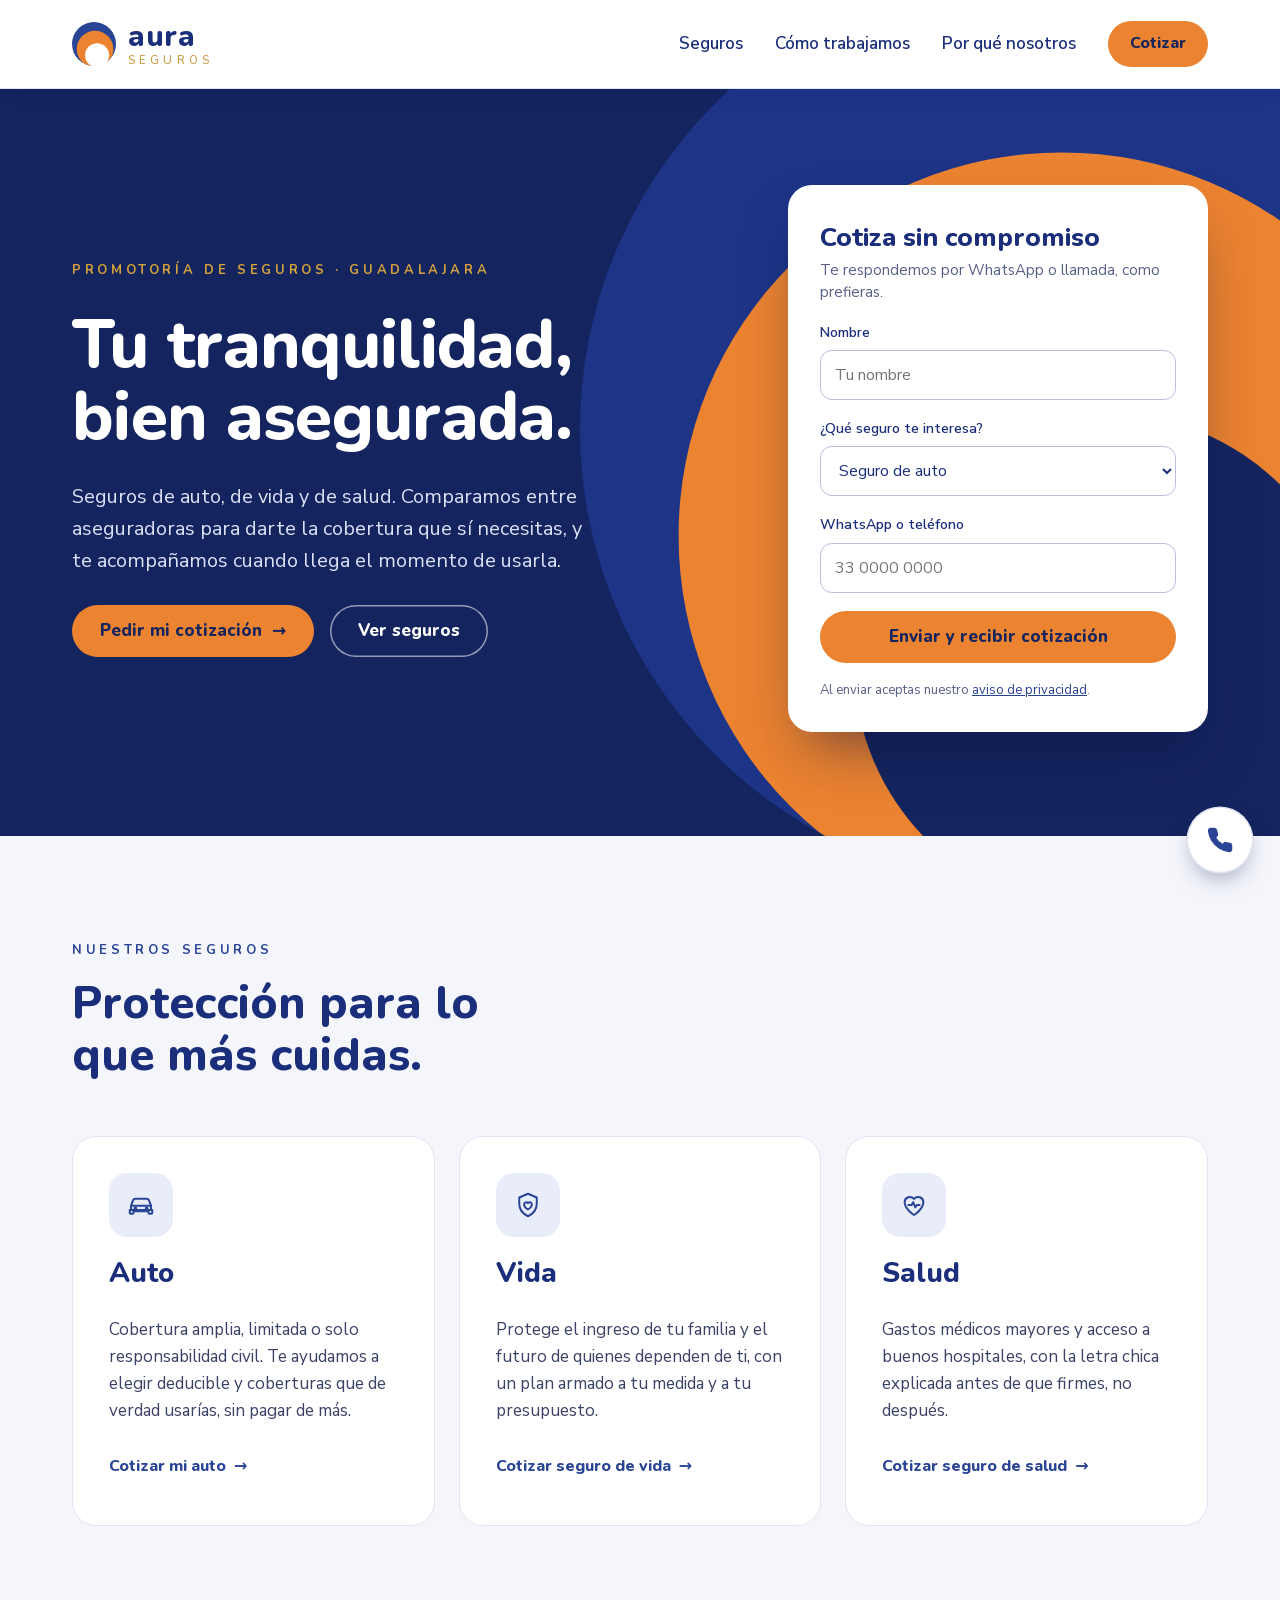
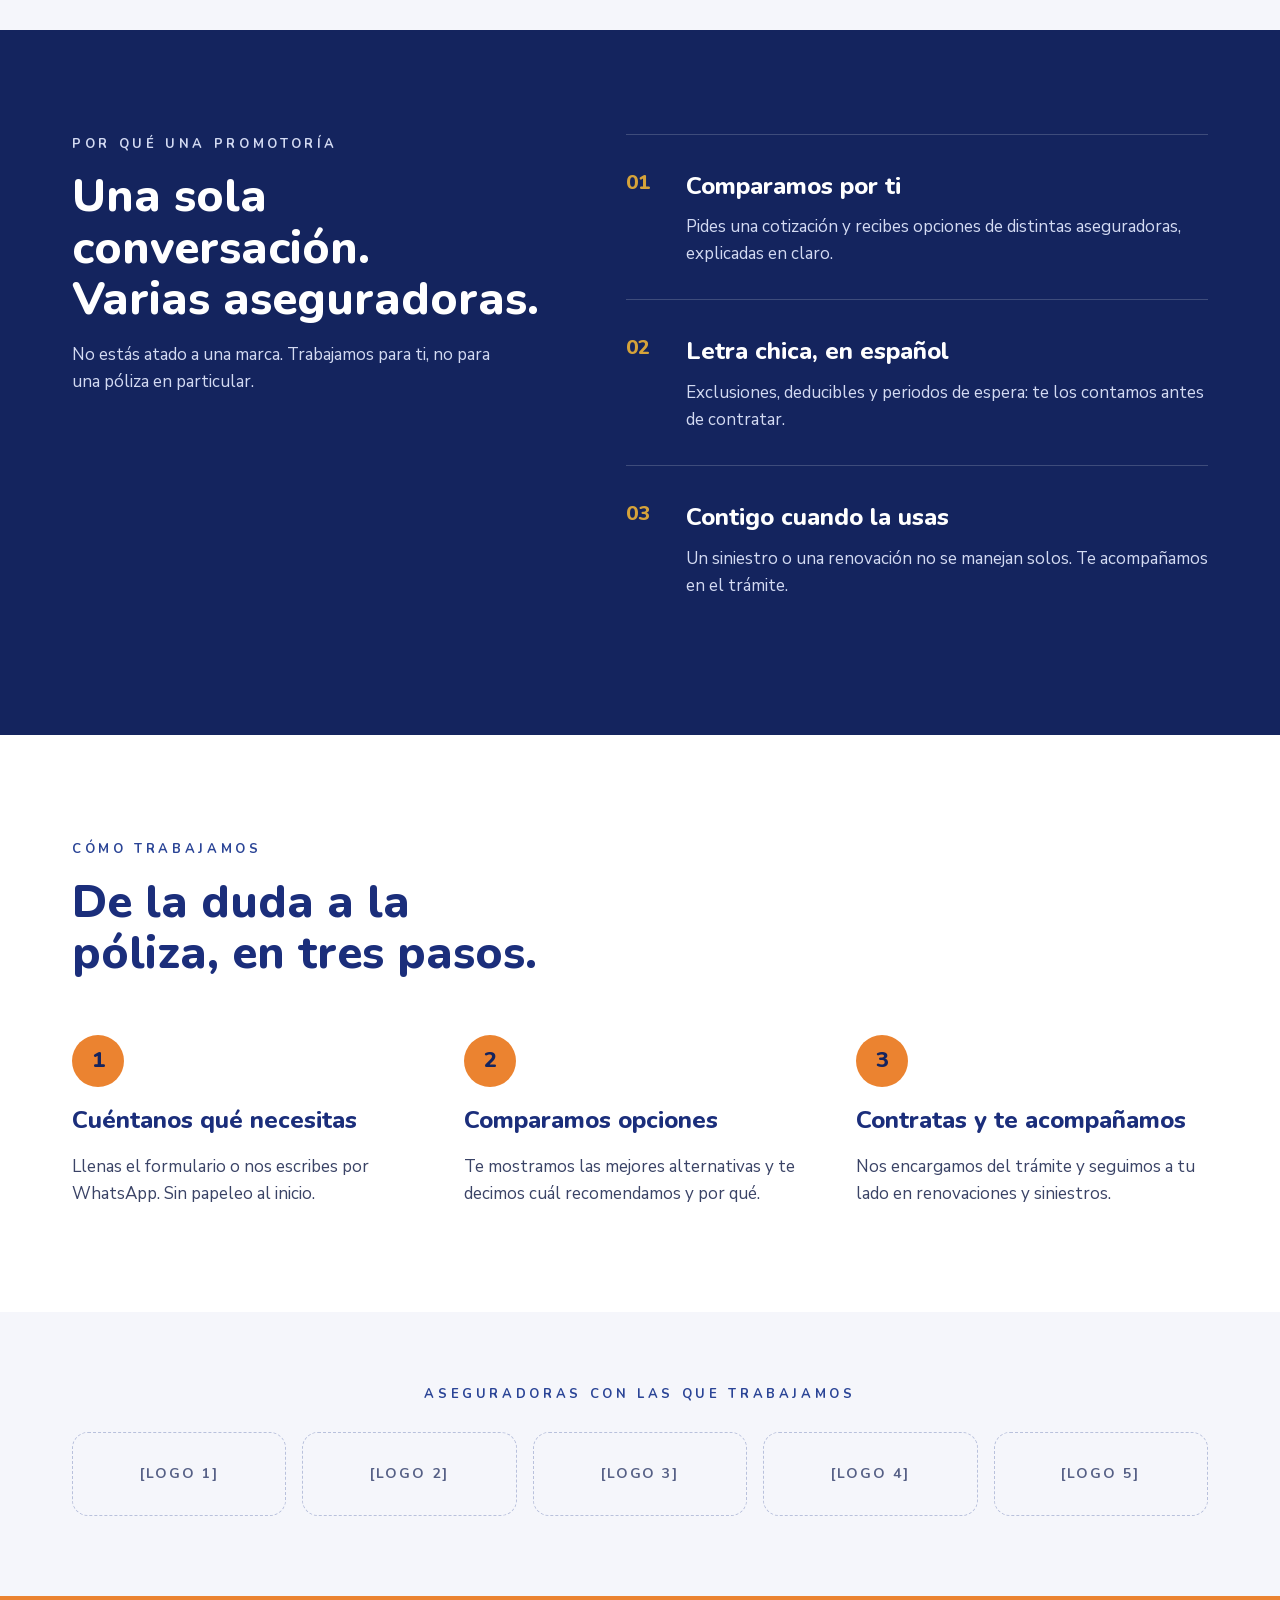
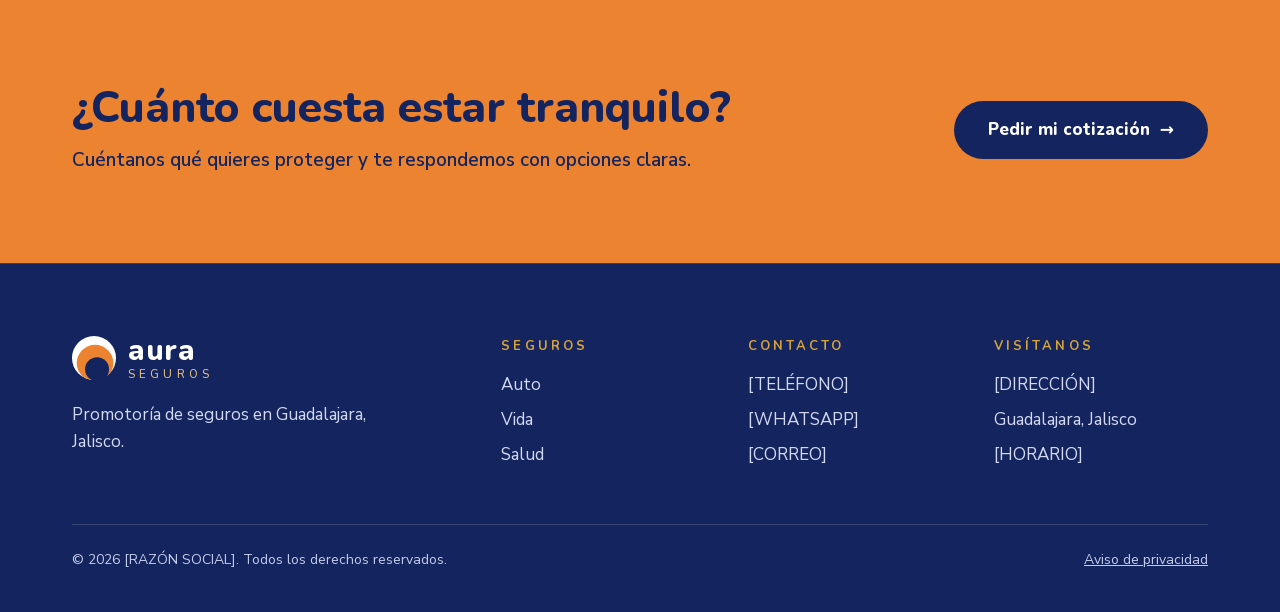
==== index.html @ bbe9e279 "revert: bring back the soft background on the insurer logos section Reverts c3717a2. The white backg" ====
<!doctype html>
<html lang="es">
<head>
<meta charset="utf-8">
<meta name="viewport" content="width=device-width, initial-scale=1">
<title>aura seguros · Promotoría de seguros en Guadalajara</title>
<meta name="description" content="Seguros de auto, de vida y de salud en Guadalajara. Comparamos entre aseguradoras para darte la cobertura que sí necesitas y te acompañamos cuando la usas.">
<!-- PRE-LAUNCH: remove this noindex when the placeholders are replaced (see README). -->
<meta name="robots" content="noindex">
<meta name="theme-color" content="#14245e">
<link rel="canonical" href="https://gpoaura.com/">
<meta property="og:type" content="website">
<meta property="og:locale" content="es_MX">
<meta property="og:site_name" content="aura seguros">
<meta property="og:title" content="aura seguros · Promotoría de seguros en Guadalajara">
<meta property="og:description" content="Seguros de auto, de vida y de salud. Comparamos entre aseguradoras y te acompañamos cuando la usas.">
<meta property="og:url" content="https://gpoaura.com/">
<link rel="icon" href="favicon.svg" type="image/svg+xml">
<link rel="icon" href="favicon.ico" sizes="48x48">
<link rel="apple-touch-icon" href="apple-touch-icon.png">
<link rel="stylesheet" href="css/fonts.css">
<link rel="stylesheet" href="css/style.css">
<script src="js/main.js" defer></script>
</head>
<body>
<svg width="0" height="0" style="position:absolute" aria-hidden="true" focusable="false">
  <defs>
    <mask id="aura-cut" maskUnits="userSpaceOnUse" x="-10" y="-10" width="356" height="366">
      <rect x="-10" y="-10" width="356" height="366" fill="#fff"/>
      <circle cx="191.5" cy="253.5" r="91.5" fill="#000"/>
    </mask>
    <clipPath id="aura-disc"><circle cx="168" cy="168" r="168"/></clipPath>
    <symbol id="aura-mark" viewBox="0 0 336 336">
      <g mask="url(#aura-cut)">
        <circle cx="168" cy="168" r="168" fill="var(--mark-outer, #2a4496)"/>
        <g clip-path="url(#aura-disc)"><circle cx="176" cy="207" r="140" fill="#eb8330"/></g>
      </g>
    </symbol>
  </defs>
</svg>

<a class="skip" href="#contenido">Saltar al contenido</a>

<header class="site-header">
  <div class="wrap">
    <a class="brand" href="#inicio" aria-label="aura seguros, inicio">
      <svg class="brand__mark" aria-hidden="true"><use href="#aura-mark"/></svg>
      <span class="brand__name"><span class="brand__aura">aura</span><span class="brand__seguros">SEGUROS</span></span>
    </a>
    <nav class="nav" aria-label="Principal">
      <button class="nav__toggle" type="button" aria-label="Abrir menú" aria-expanded="false" aria-controls="nav-list">
        <svg aria-hidden="true" viewBox="0 0 24 24" width="26" height="26" fill="none" stroke="currentColor" stroke-width="2" stroke-linecap="round"><path d="M4 7h16M4 12h16M4 17h16"/></svg>
      </button>
      <ul class="nav__list" id="nav-list">
        <li><a href="#seguros">Seguros</a></li>
        <li><a href="#como">Cómo trabajamos</a></li>
        <li><a href="#nosotros">Por qué nosotros</a></li>
        <li><a class="btn btn--primary btn--sm" href="#contacto">Cotizar</a></li>
      </ul>
    </nav>
  </div>
</header>

<main id="contenido">
<section class="hero" id="inicio">
  <svg class="hero__bg" aria-hidden="true" style="--mark-outer:#1d3487"><use href="#aura-mark"/></svg>
  <div class="wrap">
    <div class="hero__copy">
      <p class="eyebrow">Promotoría de seguros · Guadalajara</p>
      <h1>Tu tranquilidad, bien asegurada.</h1>
      <p class="hero__lead">Seguros de auto, de vida y de salud. Comparamos entre aseguradoras para darte la cobertura que sí necesitas, y te acompañamos cuando llega el momento de usarla.</p>
      <div class="hero__actions">
        <a class="btn btn--primary" href="#contacto">Pedir mi cotización <span aria-hidden="true">→</span></a>
        <a class="btn btn--ghost" href="#seguros">Ver seguros</a>
      </div>
    </div>

    <form class="form" id="contacto" action="contacto.php" method="post" novalidate>
      <div>
        <h2>Cotiza sin compromiso</h2>
        <p class="form__sub">Te respondemos por WhatsApp o llamada, como prefieras.</p>
      </div>
      <p class="form__msg form__msg--ok" id="enviado" role="status">Listo, recibimos tu solicitud. Te contactamos muy pronto.</p>
      <p class="form__msg form__msg--err" id="error" role="alert">No pudimos enviar tu solicitud. Revisa tus datos o escríbenos por WhatsApp.</p>
      <div class="field">
        <label for="f-nombre">Nombre</label>
        <input id="f-nombre" name="nombre" type="text" placeholder="Tu nombre" autocomplete="name" required minlength="2" maxlength="80">
      </div>
      <div class="field">
        <label for="f-seguro">¿Qué seguro te interesa?</label>
        <select id="f-seguro" name="seguro">
          <option value="auto">Seguro de auto</option>
          <option value="vida">Seguro de vida</option>
          <option value="salud">Seguro de salud</option>
          <option value="no-se">No lo sé aún</option>
        </select>
      </div>
      <div class="field">
        <label for="f-tel">WhatsApp o teléfono</label>
        <input id="f-tel" name="telefono" type="tel" placeholder="33 0000 0000" autocomplete="tel" inputmode="tel" required maxlength="20">
      </div>
      <div class="hp" aria-hidden="true">
        <label for="f-sitio">No llenar este campo</label>
        <input id="f-sitio" name="sitio" type="text" tabindex="-1" autocomplete="off">
      </div>
      <input type="hidden" name="t" value="">
      <button class="btn btn--primary btn--block" type="submit">Enviar y recibir cotización</button>
      <p class="form__note">Al enviar aceptas nuestro <a href="aviso-de-privacidad.html">aviso de privacidad</a>.</p>
    </form>
  </div>
</section>

<section class="section section--soft" id="seguros">
  <div class="wrap">
    <div class="section__head">
      <p class="eyebrow eyebrow--blue">Nuestros seguros</p>
      <h2>Protección para lo que más cuidas.</h2>
    </div>
    <div class="cards">
      <article class="card">
        <div class="card__top">
          <div class="card__icon"><svg aria-hidden="true" viewBox="0 0 24 24" width="30" height="30" fill="none" stroke="currentColor" stroke-width="1.6" stroke-linecap="round" stroke-linejoin="round"><path d="M4 16v-3.5l1.6-4.2A2 2 0 0 1 7.5 7h9a2 2 0 0 1 1.9 1.3L20 12.5V16"/><path d="M3 16h18v2.4a.6.6 0 0 1-.6.6H18.6a.6.6 0 0 1-.6-.6V17H6v1.4a.6.6 0 0 1-.6.6H3.6a.6.6 0 0 1-.6-.6z"/><path d="M4 12.5h16"/><circle cx="7.5" cy="14.6" r=".7"/><circle cx="16.5" cy="14.6" r=".7"/></svg></div>
          <h3>Auto</h3>
        </div>
        <p>Cobertura amplia, limitada o solo responsabilidad civil. Te ayudamos a elegir deducible y coberturas que de verdad usarías, sin pagar de más.</p>
        <a class="card__link" href="https://wa.me/WA_NUMBER?text=Hola%2C%20me%20gustar%C3%ADa%20cotizar%20un%20seguro%20de%20auto." target="_blank" rel="noopener">Cotizar mi auto <span aria-hidden="true">→</span><span class="sr-only"> (abre WhatsApp)</span></a>
      </article>
      <article class="card">
        <div class="card__top">
          <div class="card__icon"><svg aria-hidden="true" viewBox="0 0 24 24" width="30" height="30" fill="none" stroke="currentColor" stroke-width="1.6" stroke-linecap="round" stroke-linejoin="round"><path d="M12 3l7 3v5.2c0 4.4-3 7.8-7 9.8-4-2-7-5.4-7-9.8V6l7-3z"/><path d="M12 15.6s-3.1-1.9-3.1-4.1a1.75 1.75 0 0 1 3.1-1.1 1.75 1.75 0 0 1 3.1 1.1c0 2.2-3.1 4.1-3.1 4.1z"/></svg></div>
          <h3>Vida</h3>
        </div>
        <p>Protege el ingreso de tu familia y el futuro de quienes dependen de ti, con un plan armado a tu medida y a tu presupuesto.</p>
        <a class="card__link" href="https://wa.me/WA_NUMBER?text=Hola%2C%20me%20gustar%C3%ADa%20cotizar%20un%20seguro%20de%20vida." target="_blank" rel="noopener">Cotizar seguro de vida <span aria-hidden="true">→</span><span class="sr-only"> (abre WhatsApp)</span></a>
      </article>
      <article class="card">
        <div class="card__top">
          <div class="card__icon"><svg aria-hidden="true" viewBox="0 0 24 24" width="30" height="30" fill="none" stroke="currentColor" stroke-width="1.6" stroke-linecap="round" stroke-linejoin="round"><path d="M12 20s-7.5-4.6-7.5-10.4A4.2 4.2 0 0 1 12 7.2a4.2 4.2 0 0 1 7.5 2.4C19.5 15.4 12 20 12 20z"/><path d="M7.5 12h2.6l1.2-2.2 1.8 4 1.2-1.8h2.2"/></svg></div>
          <h3>Salud</h3>
        </div>
        <p>Gastos médicos mayores y acceso a buenos hospitales, con la letra chica explicada antes de que firmes, no después.</p>
        <a class="card__link" href="https://wa.me/WA_NUMBER?text=Hola%2C%20me%20gustar%C3%ADa%20cotizar%20un%20seguro%20de%20salud." target="_blank" rel="noopener">Cotizar seguro de salud <span aria-hidden="true">→</span><span class="sr-only"> (abre WhatsApp)</span></a>
      </article>
    </div>
  </div>
</section>

<section class="section section--navy" id="nosotros">
  <div class="wrap why">
    <div class="why__intro">
      <p class="eyebrow">Por qué una promotoría</p>
      <h2>Una sola conversación. Varias aseguradoras.</h2>
      <p>No estás atado a una marca. Trabajamos para ti, no para una póliza en particular.</p>
    </div>
    <ol class="why__list">
      <li class="why__item"><span class="why__num">01</span><div><h3>Comparamos por ti</h3><p>Pides una cotización y recibes opciones de distintas aseguradoras, explicadas en claro.</p></div></li>
      <li class="why__item"><span class="why__num">02</span><div><h3>Letra chica, en español</h3><p>Exclusiones, deducibles y periodos de espera: te los contamos antes de contratar.</p></div></li>
      <li class="why__item"><span class="why__num">03</span><div><h3>Contigo cuando la usas</h3><p>Un siniestro o una renovación no se manejan solos. Te acompañamos en el trámite.</p></div></li>
    </ol>
  </div>
</section>

<section class="section" id="como">
  <div class="wrap">
    <div class="section__head">
      <p class="eyebrow eyebrow--blue">Cómo trabajamos</p>
      <h2>De la duda a la póliza, en tres pasos.</h2>
    </div>
    <ol class="steps">
      <li class="step"><span class="step__num" aria-hidden="true">1</span><h3>Cuéntanos qué necesitas</h3><p>Llenas el formulario o nos escribes por WhatsApp. Sin papeleo al inicio.</p></li>
      <li class="step"><span class="step__num" aria-hidden="true">2</span><h3>Comparamos opciones</h3><p>Te mostramos las mejores alternativas y te decimos cuál recomendamos y por qué.</p></li>
      <li class="step"><span class="step__num" aria-hidden="true">3</span><h3>Contratas y te acompañamos</h3><p>Nos encargamos del trámite y seguimos a tu lado en renovaciones y siniestros.</p></li>
    </ol>
  </div>
</section>

<!-- PRE-LAUNCH: placeholder logos so Ramon can review the look. Replace with approved insurer logos or delete the section. -->
<section class="section section--soft insurers" aria-labelledby="aseguradoras">
  <div class="wrap">
    <h2 class="eyebrow eyebrow--blue" id="aseguradoras">Aseguradoras con las que trabajamos</h2>
    <div class="logos">
      <div class="logo-slot">[LOGO 1]</div>
      <div class="logo-slot">[LOGO 2]</div>
      <div class="logo-slot">[LOGO 3]</div>
      <div class="logo-slot">[LOGO 4]</div>
      <div class="logo-slot">[LOGO 5]</div>
    </div>
  </div>
</section>

<section class="cta">
  <div class="wrap">
    <div class="cta__copy">
      <h2>¿Cuánto cuesta estar tranquilo?</h2>
      <p>Cuéntanos qué quieres proteger y te respondemos con opciones claras.</p>
    </div>
    <a class="btn btn--navy" href="#contacto">Pedir mi cotización <span aria-hidden="true">→</span></a>
  </div>
</section>
</main>

<footer class="site-footer">
  <div class="wrap">
    <div class="footer__top">
      <div class="footer__brand">
        <a class="brand" href="#inicio" aria-label="aura seguros, inicio">
          <svg class="brand__mark" aria-hidden="true" style="--mark-outer:#fff"><use href="#aura-mark"/></svg>
          <span class="brand__name"><span class="brand__aura">aura</span><span class="brand__seguros">SEGUROS</span></span>
        </a>
        <p>Promotoría de seguros en Guadalajara, Jalisco.</p>
      </div>
      <div class="footer__cols">
        <div class="footer__col"><h2>Seguros</h2><span>Auto</span><span>Vida</span><span>Salud</span></div>
        <div class="footer__col"><h2>Contacto</h2><span>[TELÉFONO]</span><span>[WHATSAPP]</span><span>[CORREO]</span></div>
        <div class="footer__col"><h2>Visítanos</h2><span>[DIRECCIÓN]</span><span>Guadalajara, Jalisco</span><span>[HORARIO]</span></div>
      </div>
    </div>
    <div class="footer__legal">
      <span>© 2026 [RAZÓN SOCIAL]. Todos los derechos reservados.</span>
      <a href="aviso-de-privacidad.html">Aviso de privacidad</a>
    </div>
  </div>
</footer>

<!-- PRE-LAUNCH: WA_NUMBER in the wa.me links is a placeholder (country code + number, digits only, for example 523312345678). -->
<a class="wa-float" href="https://wa.me/WA_NUMBER?text=Hola%2C%20me%20gustar%C3%ADa%20recibir%20una%20cotizaci%C3%B3n%20de%20seguros." target="_blank" rel="noopener" aria-label="Escríbenos por WhatsApp (se abre en otra pestaña)">
  <svg aria-hidden="true" viewBox="0 0 24 24" width="28" height="28" fill="currentColor" stroke="currentColor" stroke-width="1" stroke-linejoin="round"><path d="M22 16.92v3a2 2 0 0 1-2.18 2 19.79 19.79 0 0 1-8.63-3.07 19.5 19.5 0 0 1-6-6 19.79 19.79 0 0 1-3.07-8.67A2 2 0 0 1 4.11 2h3a2 2 0 0 1 2 1.72 12.84 12.84 0 0 0 .7 2.81 2 2 0 0 1-.45 2.11L8.09 9.91a16 16 0 0 0 6 6l1.27-1.27a2 2 0 0 1 2.11-.45 12.84 12.84 0 0 0 2.81.7A2 2 0 0 1 22 16.92z"/></svg>
</a>
</body>
</html>
---- css/fonts.css ----
/* Self-hosted Nunito and Nunito Sans (SIL OFL), variable weight, latin + latin-ext.
   Do not add Google Fonts <link>s or preconnect hints to the pages. */
@font-face {
  font-family: "Nunito";
  font-style: normal;
  font-weight: 500 800;
  font-display: swap;
  src: url("../fonts/nunito-latin-ext.woff2") format("woff2");
  unicode-range: U+0100-02BA, U+02BD-02C5, U+02C7-02CC, U+02CE-02D7, U+02DD-02FF, U+0304, U+0308, U+0329, U+1D00-1DBF, U+1E00-1E9F, U+1EF2-1EFF, U+2020, U+20A0-20AB, U+20AD-20C4, U+2113, U+2C60-2C7F, U+A720-A7FF;
}
@font-face {
  font-family: "Nunito";
  font-style: normal;
  font-weight: 500 800;
  font-display: swap;
  src: url("../fonts/nunito-latin.woff2") format("woff2");
  unicode-range: U+0000-00FF, U+0131, U+0152-0153, U+02BB-02BC, U+02C6, U+02DA, U+02DC, U+0304, U+0308, U+0329, U+2000-206F, U+20AC, U+2122, U+2191, U+2193, U+2212, U+2215, U+FEFF, U+FFFD;
}
@font-face {
  font-family: "Nunito Sans";
  font-style: normal;
  font-weight: 400 600;
  font-display: swap;
  src: url("../fonts/nunito-sans-latin-ext.woff2") format("woff2");
  unicode-range: U+0100-02BA, U+02BD-02C5, U+02C7-02CC, U+02CE-02D7, U+02DD-02FF, U+0304, U+0308, U+0329, U+1D00-1DBF, U+1E00-1E9F, U+1EF2-1EFF, U+2020, U+20A0-20AB, U+20AD-20C4, U+2113, U+2C60-2C7F, U+A720-A7FF;
}
@font-face {
  font-family: "Nunito Sans";
  font-style: normal;
  font-weight: 400 600;
  font-display: swap;
  src: url("../fonts/nunito-sans-latin.woff2") format("woff2");
  unicode-range: U+0000-00FF, U+0131, U+0152-0153, U+02BB-02BC, U+02C6, U+02DA, U+02DC, U+0304, U+0308, U+0329, U+2000-206F, U+20AC, U+2122, U+2191, U+2193, U+2212, U+2215, U+FEFF, U+FFFD;
}
---- css/style.css ----
/* aura SEGUROS landing. Tokens first; everything else uses them. */
:root {
  --navy-900: #14245e;
  --navy-700: #1b2e7b;
  --blue: #2a4496;
  --orange: #eb8330;
  --gold: #d6a33a;
  --gold-logo: #c99a3f;
  --gold-soft: #e3be7c;
  --bg-soft: #f5f6fb;
  --tint: #e9edfa;
  --line: #e1e5f1;
  --field: #b9c1dc;
  --text: #3a4366;
  --muted: #566086;
  --on-navy: #d3daf2;
  --on-navy-hero: #dce2f5;
  --on-navy-dim: #c3ccea;
  --ok: #1d6b3a;
  --err: #a3281f;
  --font-head: "Nunito", system-ui, sans-serif;
  --font-body: "Nunito Sans", system-ui, sans-serif;
  --wrap: 1200px;
  --gutter: 20px;
}

*, *::before, *::after { box-sizing: border-box; }
html { -webkit-text-size-adjust: 100%; scroll-padding-top: 96px; }
@media (prefers-reduced-motion: no-preference) { html { scroll-behavior: smooth; } }
body {
  margin: 0;
  background: #fff;
  color: var(--text);
  font-family: var(--font-body);
  font-size: 17px;
  line-height: 1.6;
  -webkit-font-smoothing: antialiased;
}
img, svg { max-width: 100%; }
h1, h2, h3, p { margin: 0; }
h1, h2, h3 { font-family: var(--font-head); font-weight: 800; text-wrap: balance; }
a { color: var(--blue); }
a:focus-visible, button:focus-visible, input:focus-visible, select:focus-visible {
  outline: 3px solid var(--orange);
  outline-offset: 3px;
}

.wrap { max-width: var(--wrap); margin: 0 auto; padding-inline: var(--gutter); }
.sr-only { position: absolute; width: 1px; height: 1px; margin: -1px; padding: 0; overflow: hidden; clip: rect(0, 0, 0, 0); white-space: nowrap; border: 0; }
.skip {
  position: absolute; left: 12px; top: -60px; z-index: 10;
  background: var(--navy-900); color: #fff; padding: 12px 18px; border-radius: 8px;
}
.skip:focus { top: 12px; }

/* Buttons */
.btn {
  display: inline-flex; align-items: center; justify-content: center; gap: 10px;
  min-height: 52px; padding: 0 28px; border: 0; border-radius: 999px;
  font-family: var(--font-head); font-weight: 800; font-size: 17px; line-height: 1.2;
  text-decoration: none; cursor: pointer;
}
.btn--primary { background: var(--orange); color: var(--navy-900); }
.btn--ghost { background: transparent; color: #fff; box-shadow: inset 0 0 0 1.5px rgba(255, 255, 255, .55); }
.btn--navy { background: var(--navy-900); color: #fff; min-height: 58px; padding: 0 34px; }
.btn--block { width: 100%; }
.btn--sm { min-height: 46px; padding: 0 22px; font-size: 16px; }
.btn[disabled] { opacity: .7; cursor: progress; }
.btn, .card, .card__link, .nav__list a:not(.btn), .footer__legal a, .form__note a, .why__item, .step__num {
  transition: transform .18s ease, box-shadow .18s ease, background-color .18s ease, color .18s ease, border-color .18s ease;
}

/* Header */
/* Sticky header: it stays at the top while scrolling; scroll-padding-top on html keeps anchors clear of it. */
.site-header {
  position: sticky; top: 0; z-index: 20;
  background: #fff; border-bottom: 1px solid var(--line);
  box-shadow: 0 8px 24px -16px rgba(20, 36, 94, .35);
}
.site-header .wrap { display: flex; align-items: center; justify-content: space-between; gap: 24px; min-height: 72px; padding-block: 12px; }
.brand { display: flex; align-items: center; gap: 12px; text-decoration: none; }
.brand__mark { display: block; flex: none; width: 44px; height: 44px; }
.brand__name { display: flex; flex-direction: column; line-height: 1; }
.brand__aura { font-family: var(--font-head); font-weight: 800; font-size: 30px; letter-spacing: .02em; color: var(--navy-700); }
.brand__seguros { font-family: var(--font-head); font-weight: 500; font-size: 11.5px; letter-spacing: .36em; color: var(--gold-logo); margin-top: 3px; }
.nav__toggle { display: inline-flex; align-items: center; justify-content: center; width: 44px; height: 44px; border: 0; background: transparent; color: var(--navy-700); cursor: pointer; }
.nav__list { display: none; list-style: none; margin: 0; padding: 0; }
.nav.is-open .nav__list {
  display: flex; flex-direction: column; gap: 4px; align-items: stretch;
  position: absolute; left: 0; right: 0; top: 100%; z-index: 5;
  background: #fff; border-bottom: 1px solid var(--line); padding: 12px var(--gutter) 20px;
}
.nav__list a:not(.btn) {
  display: flex; align-items: center; min-height: 44px;
  font-weight: 600; color: var(--navy-700); text-decoration: none;
}

/* Hero */
.hero { position: relative; overflow: hidden; background: var(--navy-900); }
.hero__bg { position: absolute; right: -170px; top: -90px; width: 440px; height: 440px; pointer-events: none; }
.hero .wrap { position: relative; display: flex; flex-direction: column; gap: 40px; padding-block: 56px; }
.hero__copy { display: flex; flex-direction: column; gap: 22px; }
.eyebrow { font-family: var(--font-head); font-weight: 700; font-size: 12px; letter-spacing: .28em; text-transform: uppercase; color: var(--gold); }
.eyebrow--blue { color: var(--blue); }
.hero h1 { font-size: 42px; line-height: 1.06; letter-spacing: -.01em; color: #fff; }
.hero__lead { font-size: 17px; color: var(--on-navy-hero); max-width: 520px; }
.hero__actions { display: flex; flex-direction: column; gap: 12px; }

/* Form */
.form {
  background: #fff; border-radius: 20px; padding: 24px;
  display: flex; flex-direction: column; gap: 16px;
  box-shadow: 0 30px 60px -20px rgba(8, 16, 60, .55);
}
.form h2 { font-size: 26px; color: var(--navy-700); }
.form__sub { font-size: 15px; color: var(--muted); line-height: 1.5; }
.field { display: flex; flex-direction: column; gap: 6px; }
.field label { font-weight: 600; font-size: 14px; color: var(--navy-700); }
.field input, .field select {
  width: 100%; height: 50px; padding: 0 14px;
  border: 1.5px solid var(--field); border-radius: 12px; background: #fff;
  font: inherit; font-size: 16px; color: var(--navy-700);
}
.form__note { font-size: 13px; color: var(--muted); line-height: 1.5; }
/* Shown by the redirect fragment (#enviado / #error) without JS, or by main.js via .is-visible. */
.form__msg { display: none; margin: 0; padding: 12px 14px; border-radius: 12px; font-weight: 600; font-size: 15px; line-height: 1.4; }
.form__msg:target, .form__msg.is-visible { display: block; }
.form__msg--ok { background: #e6f4ea; color: var(--ok); }
.form__msg--err { background: #fdecea; color: var(--err); }
.hp { position: absolute; left: -9999px; width: 1px; height: 1px; overflow: hidden; }

/* Sections */
.section { padding-block: 56px; }
.section--soft { background: var(--bg-soft); }
.section--navy { background: var(--navy-900); }
.section__head { display: flex; flex-direction: column; gap: 12px; max-width: 680px; margin-bottom: 28px; }
.section__head h2 { font-size: 32px; line-height: 1.12; color: var(--navy-700); }

.cards { display: grid; grid-template-columns: repeat(auto-fit, minmax(min(300px, 100%), 1fr)); gap: 24px; }
.card { background: #fff; border: 1px solid var(--line); border-radius: 20px; padding: 24px; display: flex; flex-direction: column; gap: 14px; }
.card__top { display: flex; align-items: center; gap: 14px; }
.card__icon { display: flex; align-items: center; justify-content: center; flex: none; width: 52px; height: 52px; border-radius: 14px; background: var(--tint); color: var(--blue); }
.card h3 { font-size: 24px; color: var(--navy-700); }
.card p { flex: 1; }
.card__link { display: inline-flex; align-items: center; gap: 8px; min-height: 44px; font-family: var(--font-head); font-weight: 800; font-size: 16px; color: var(--blue); text-decoration: none; }

.why { display: flex; flex-wrap: wrap; gap: 32px 72px; }
.why__intro { flex: 1 1 380px; display: flex; flex-direction: column; gap: 16px; align-self: flex-start; }
.why__intro h2 { font-size: 32px; line-height: 1.12; color: #fff; }
.why__intro p { color: var(--on-navy); max-width: 440px; }
.why__list { flex: 1 1 480px; margin: 0; padding: 0; list-style: none; }
.why__item { display: flex; gap: 16px; padding: 22px 0; border-top: 1px solid rgba(255, 255, 255, .18); }
.why__num { min-width: 28px; font-family: var(--font-head); font-weight: 800; font-size: 18px; color: var(--gold); }
.why__item h3 { font-size: 20px; color: #fff; margin-bottom: 6px; }
.why__item p { color: var(--on-navy); }

.steps { margin: 0; padding: 0; list-style: none; display: grid; grid-template-columns: repeat(auto-fit, minmax(min(260px, 100%), 1fr)); gap: 40px; }
.step { display: flex; flex-direction: column; gap: 14px; }
.step__num { display: flex; align-items: center; justify-content: center; width: 52px; height: 52px; border-radius: 50%; background: var(--orange); color: var(--navy-900); font-family: var(--font-head); font-weight: 800; font-size: 22px; }
.step h3 { font-size: 24px; color: var(--navy-700); }

.insurers { text-align: center; }
.insurers .wrap { display: flex; flex-direction: column; align-items: center; gap: 28px; }
.logos { display: grid; grid-template-columns: repeat(auto-fit, minmax(min(170px, 100%), 1fr)); gap: 16px; width: 100%; }
.logo-slot { display: flex; align-items: center; justify-content: center; height: 84px; border: 1.5px dashed var(--field); border-radius: 16px; font-family: var(--font-head); font-weight: 700; font-size: 14px; letter-spacing: .14em; color: var(--muted); }

.cta { background: var(--orange); padding-block: 48px; }
.cta .wrap { display: flex; flex-wrap: wrap; align-items: center; justify-content: space-between; gap: 28px 40px; }
.cta__copy { flex: 1 1 360px; display: flex; flex-direction: column; gap: 12px; }
.cta h2 { font-size: 32px; line-height: 1.1; color: var(--navy-900); }
.cta p { font-size: 19px; font-weight: 600; color: var(--navy-900); }

/* Footer */
.site-footer { background: var(--navy-900); border-top: 1px solid rgba(255, 255, 255, .12); color: var(--on-navy); }
.site-footer .wrap { padding-block: 48px 32px; display: flex; flex-direction: column; gap: 40px; }
.footer__top { display: flex; flex-wrap: wrap; gap: 40px 56px; justify-content: space-between; }
.footer__brand { flex: 1 1 280px; display: flex; flex-direction: column; gap: 20px; }
.footer__brand p { max-width: 300px; }
.site-footer .brand__aura { color: #fff; }
.site-footer .brand__seguros { color: var(--gold-soft); }
.footer__cols { flex: 2 1 520px; display: grid; grid-template-columns: repeat(auto-fit, minmax(min(150px, 100%), 1fr)); gap: 32px; }
.footer__col { display: flex; flex-direction: column; gap: 8px; }
.footer__col h2 { font-family: var(--font-head); font-weight: 700; font-size: 13px; letter-spacing: .24em; text-transform: uppercase; color: var(--gold); margin-bottom: 6px; }
.footer__legal { display: flex; flex-wrap: wrap; gap: 16px; justify-content: space-between; border-top: 1px solid rgba(255, 255, 255, .14); padding-top: 24px; font-size: 14px; color: var(--on-navy-dim); }
.footer__legal a { color: var(--on-navy-dim); }

/* Hover effects: only on devices that really hover, and no movement for reduced-motion users. */
@media (hover: hover) {
  .btn--primary:hover { background: #f59340; box-shadow: 0 10px 22px -10px rgba(235, 131, 48, .8); }
  .btn--ghost:hover { background: rgba(255, 255, 255, .12); box-shadow: inset 0 0 0 1.5px #fff; }
  .btn--navy:hover { background: var(--blue); box-shadow: 0 10px 22px -10px rgba(20, 36, 94, .7); }
  .btn:active { transform: translateY(0); box-shadow: none; }

  .nav__list a:not(.btn):hover { color: var(--blue); text-decoration: underline; text-decoration-thickness: 2px; text-underline-offset: 6px; text-decoration-color: var(--orange); }
  .brand:hover .brand__aura { color: var(--blue); }

  .card:hover { border-color: var(--blue); box-shadow: 0 18px 36px -22px rgba(20, 36, 94, .45); }
  .card:hover .card__icon { background: var(--blue); color: #fff; }
  .card__icon { transition: background-color .18s ease, color .18s ease; }
  .card__link span { display: inline-block; transition: transform .18s ease; }
  .card__link:hover { color: var(--orange); }
  .card__link:hover span { transform: translateX(4px); }
  .btn span[aria-hidden] { display: inline-block; transition: transform .18s ease; }
  .btn:hover span[aria-hidden] { transform: translateX(4px); }

  .why__item:hover .why__num { color: #fff; }
  .step:hover .step__num { background: var(--navy-900); color: #fff; }

  .footer__legal a:hover { color: var(--orange); }
  .form__note a:hover { color: var(--orange); }
}
@media (hover: hover) and (prefers-reduced-motion: no-preference) {
  .btn:hover { transform: translateY(-2px); }
  .card:hover { transform: translateY(-4px); }
}
@media (prefers-reduced-motion: reduce) {
  * { transition-duration: .01ms !important; }
}

/* Floating WhatsApp button: white circle, blue handset. */
.wa-float {
  position: fixed; right: 16px; bottom: 16px; z-index: 15;
  display: flex; align-items: center; justify-content: center;
  width: 60px; height: 60px; border-radius: 50%;
  background: #fff; color: var(--blue);
  box-shadow: 0 0 0 1.5px var(--line), 0 10px 24px -8px rgba(20, 36, 94, .55);
  text-decoration: none;
  transition: transform .18s ease, box-shadow .18s ease, color .18s ease;
}
.wa-float svg { display: block; }
@media (hover: hover) {
  .wa-float:hover { color: var(--navy-900); box-shadow: 0 0 0 2px var(--orange), 0 14px 28px -8px rgba(20, 36, 94, .6); }
}
@media (hover: hover) and (prefers-reduced-motion: no-preference) {
  .wa-float:hover { transform: translateY(-3px) scale(1.04); }
}
@media (min-width: 900px) { .wa-float { right: 28px; bottom: 28px; width: 64px; height: 64px; } }
@media print { .wa-float { display: none; } }

/* Legal pages and 404 */
.prose { max-width: 760px; padding-block: 56px; }
.prose h1 { font-size: 36px; line-height: 1.12; color: var(--navy-700); margin-bottom: 24px; }
.prose h2 { font-size: 22px; color: var(--navy-700); margin: 32px 0 8px; }
.prose p, .prose ul { margin: 0 0 14px; }
.prose ul { padding-left: 22px; }

@media (min-width: 900px) {
  :root { --gutter: 32px; }
  html { scroll-padding-top: 112px; }
  .site-header .wrap { min-height: 88px; }
  .nav__toggle { display: none; }
  .nav__list, .nav.is-open .nav__list {
    display: flex; flex-direction: row; align-items: center; gap: 32px;
    position: static; padding: 0; border: 0; background: none;
  }
  .hero__bg { right: -220px; top: -120px; width: 920px; height: 920px; }
  .hero .wrap { flex-direction: row; align-items: center; gap: 56px; padding-block: 96px 104px; min-height: 640px; }
  .hero__copy { flex: 1 1 480px; gap: 28px; }
  .eyebrow { font-size: 13px; }
  .hero h1 { font-size: 68px; }
  .hero__lead { font-size: 20px; }
  .hero__actions { flex-direction: row; align-items: center; gap: 16px; }
  .form { flex: 0 1 420px; padding: 32px; border-radius: 24px; gap: 18px; }
  .section { padding-block: 104px; }
  .section__head { gap: 16px; margin-bottom: 56px; }
  .section__head h2, .why__intro h2 { font-size: 46px; }
  .card { padding: 36px; gap: 20px; border-radius: 24px; }
  .card__top { flex-direction: column; align-items: flex-start; }
  .card__icon { width: 64px; height: 64px; border-radius: 18px; }
  .card h3 { font-size: 28px; }
  .why__item { gap: 24px; padding: 32px 0; }
  .why__num { min-width: 36px; font-size: 20px; }
  .why__item h3 { font-size: 24px; margin-bottom: 8px; }
  .insurers { padding-block: 72px 80px; }
  .cta { padding-block: 88px; }
  .cta h2 { font-size: 44px; }
  .site-footer .wrap { padding-block: 72px 40px; gap: 56px; }
}

@media print { .nav, .hero__bg, .form { display: none; } }
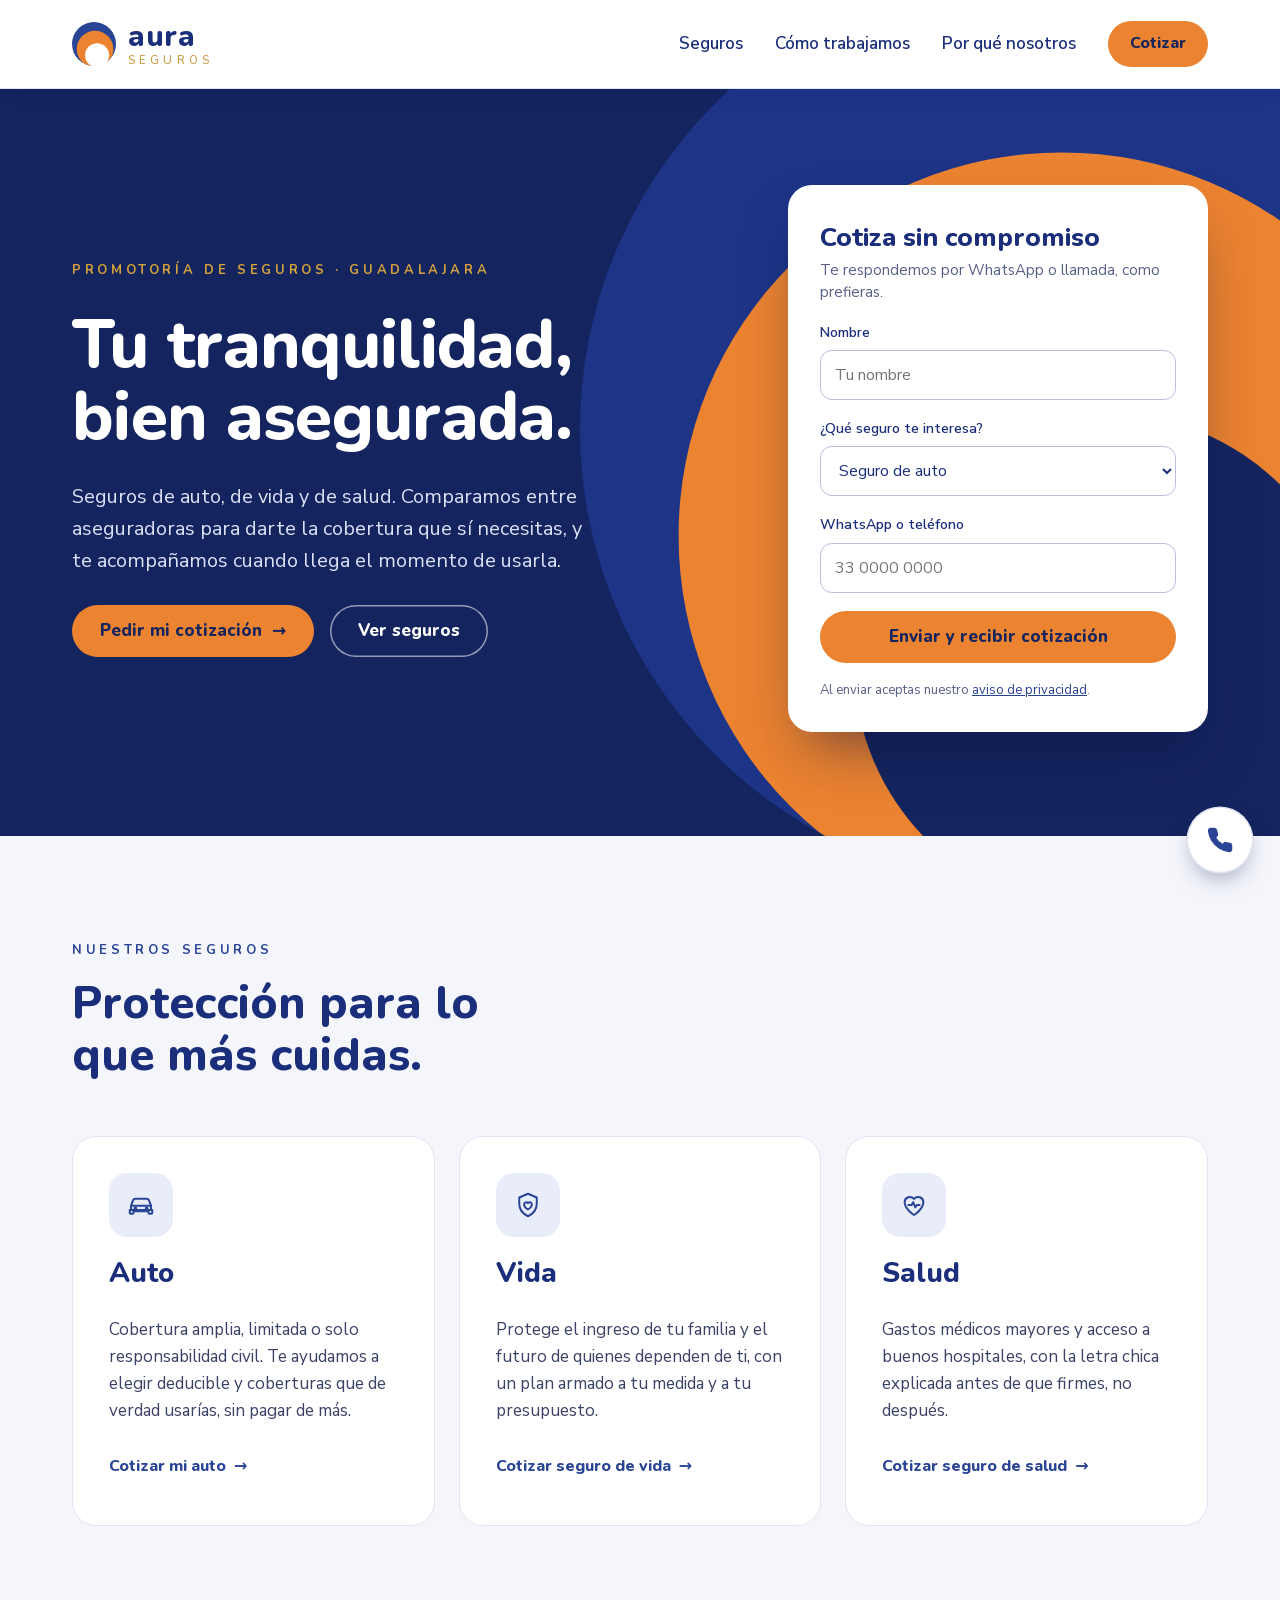
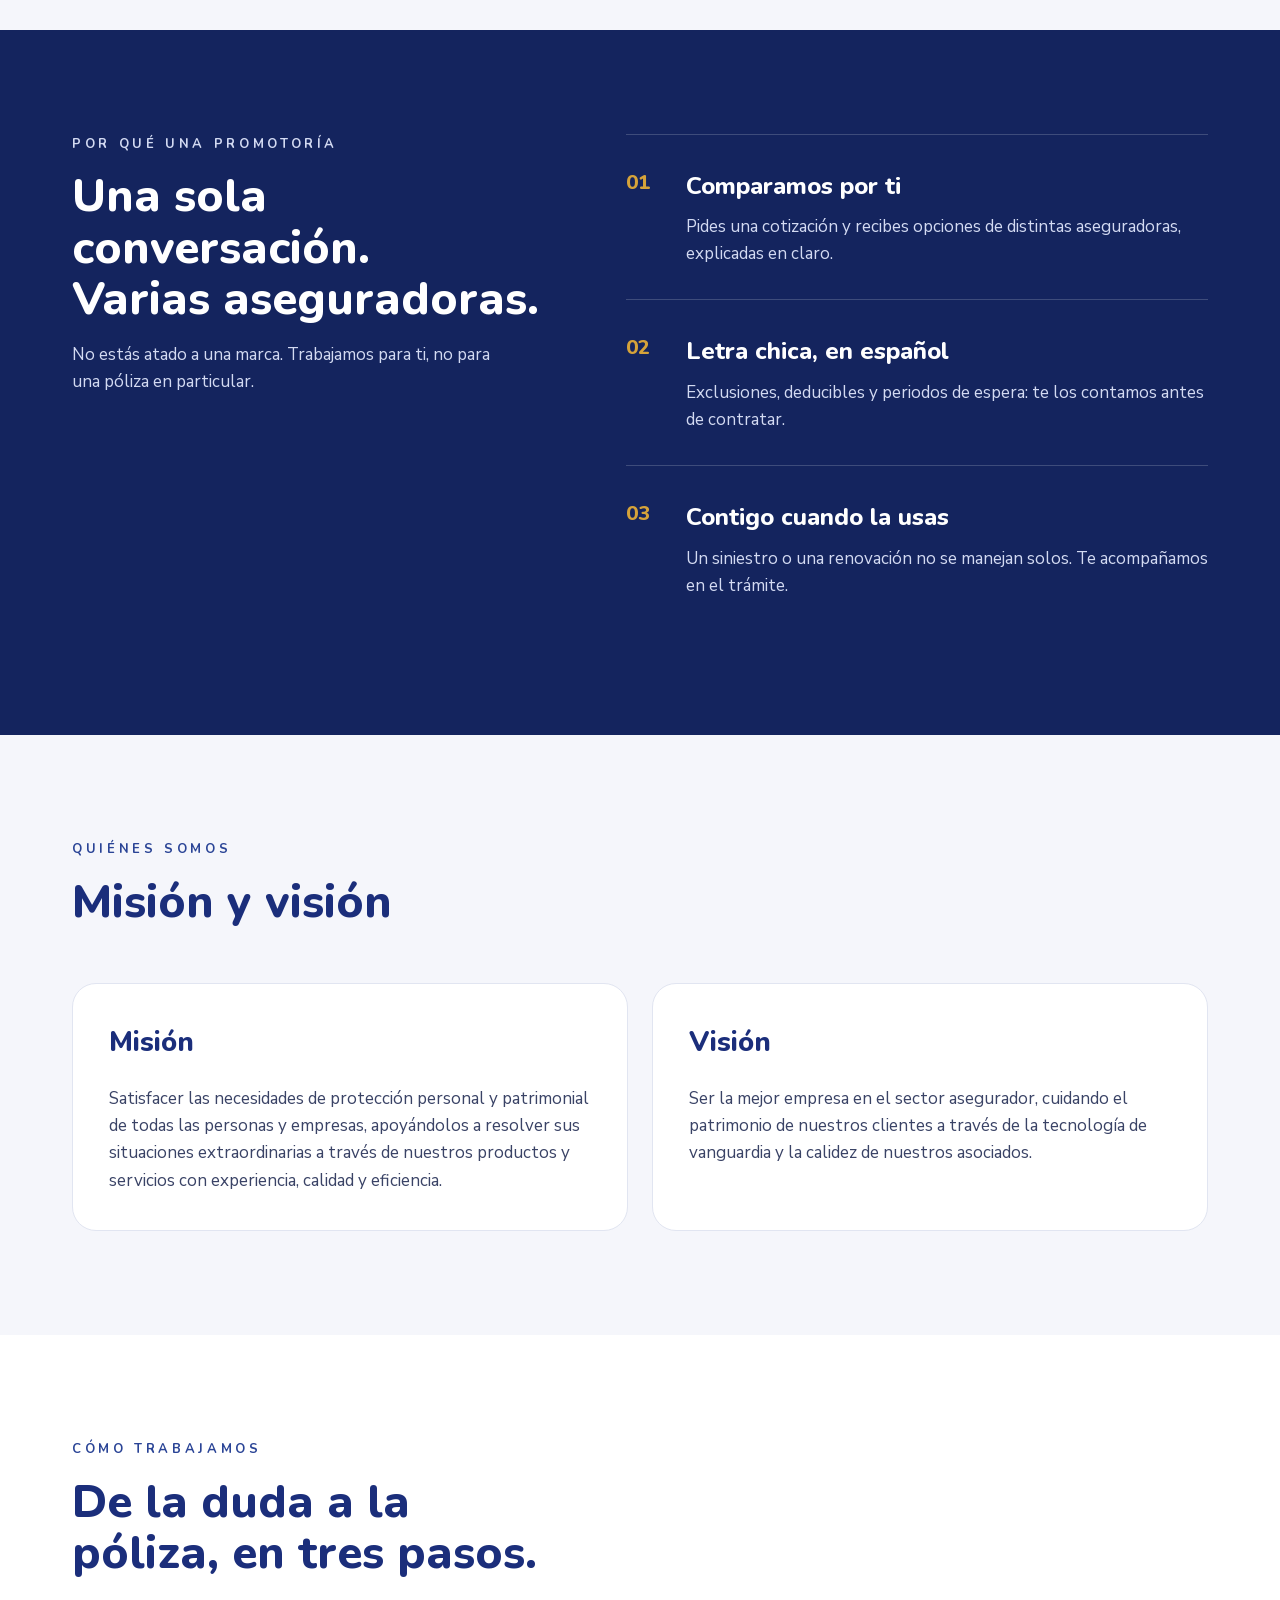
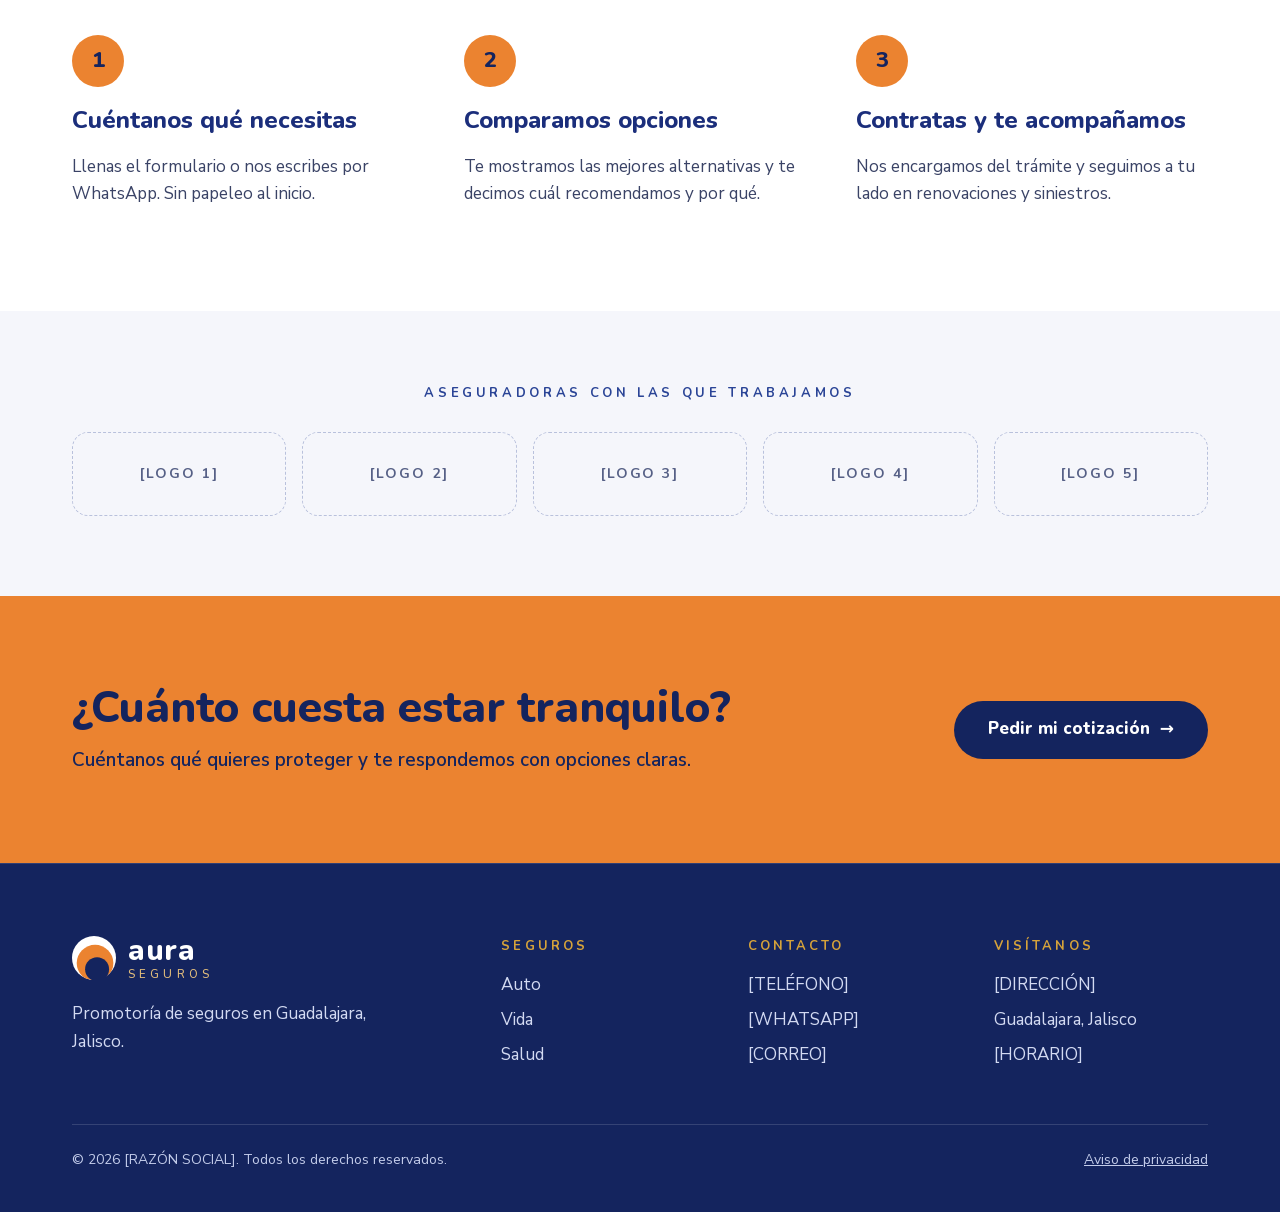
==== commit ddd853a0: "copy: add misión y visión section from client copy Co-Authored-By: Soup <soup@analogtrsh.com> Claude" ====
--- a/index.html
+++ b/index.html
@@ -160,6 +160,25 @@
   </div>
 </section>
 
+<section class="section section--soft" id="mision">
+  <div class="wrap">
+    <div class="section__head">
+      <p class="eyebrow eyebrow--blue">Quiénes somos</p>
+      <h2>Misión y visión</h2>
+    </div>
+    <div class="cards">
+      <article class="card">
+        <h3>Misión</h3>
+        <p>Satisfacer las necesidades de protección personal y patrimonial de todas las personas y empresas, apoyándolos a resolver sus situaciones extraordinarias a través de nuestros productos y servicios con experiencia, calidad y eficiencia.</p>
+      </article>
+      <article class="card">
+        <h3>Visión</h3>
+        <p>Ser la mejor empresa en el sector asegurador, cuidando el patrimonio de nuestros clientes a través de la tecnología de vanguardia y la calidez de nuestros asociados.</p>
+      </article>
+    </div>
+  </div>
+</section>
+
 <section class="section" id="como">
   <div class="wrap">
     <div class="section__head">
@@ -174,7 +193,7 @@
   </div>
 </section>
 
-<!-- PRE-LAUNCH: placeholder logos so Ramon can review the look. Replace with approved insurer logos or delete the section. -->
+<!-- PRE-LAUNCH: placeholder logos so the client can review the look. Replace with approved insurer logos or delete the section. -->
 <section class="section section--soft insurers" aria-labelledby="aseguradoras">
   <div class="wrap">
     <h2 class="eyebrow eyebrow--blue" id="aseguradoras">Aseguradoras con las que trabajamos</h2>
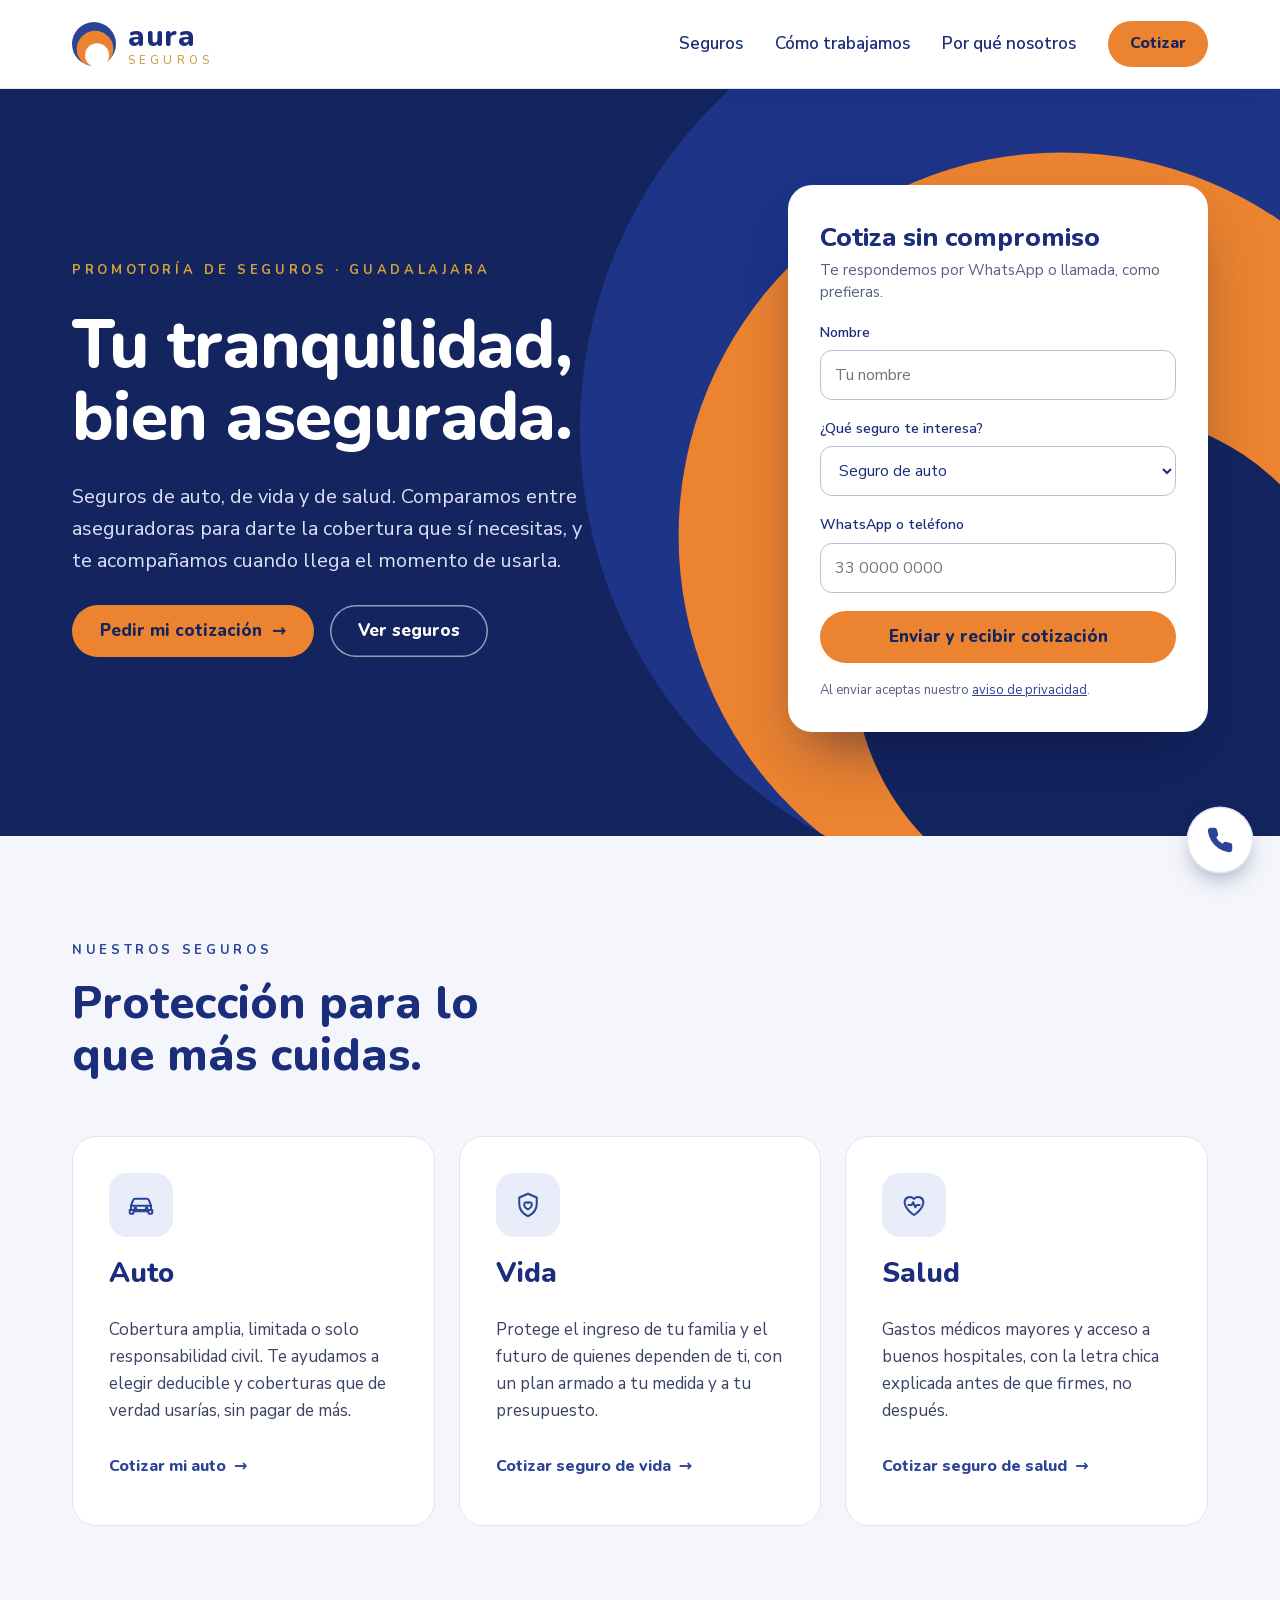
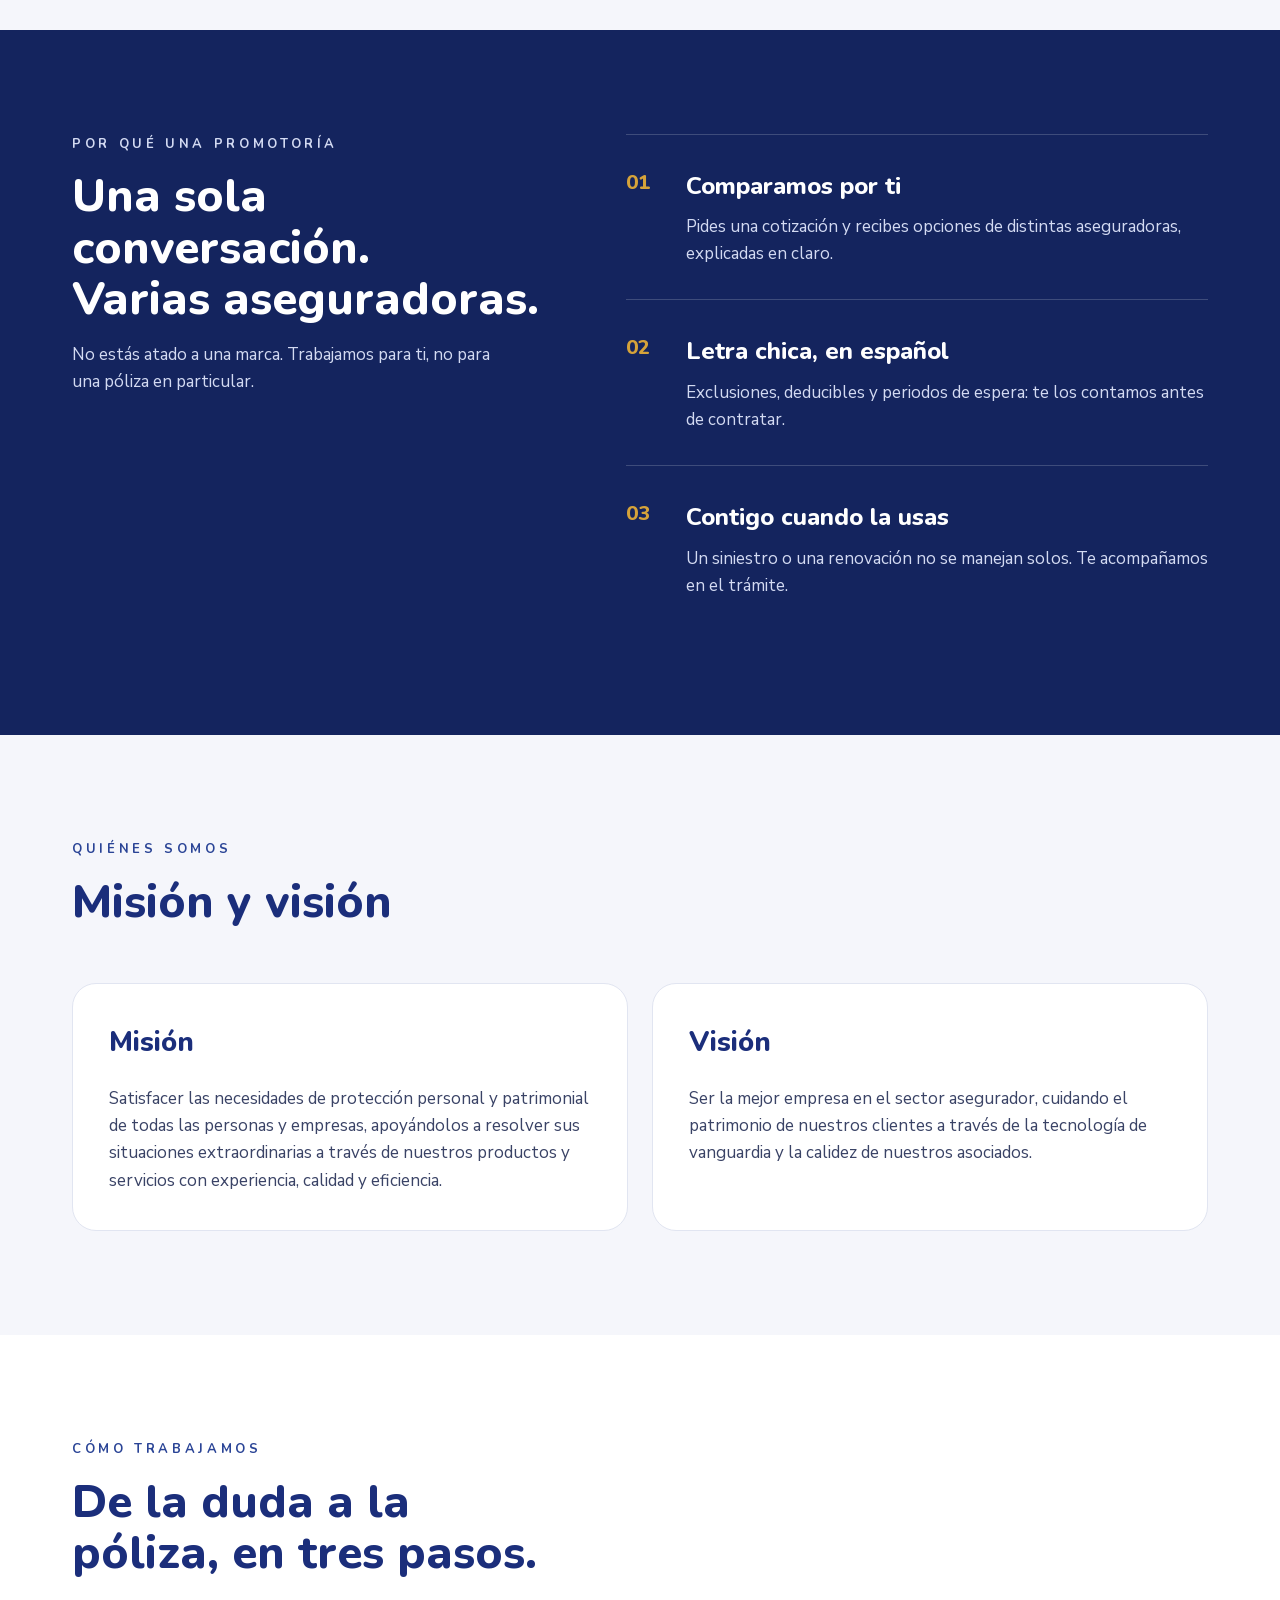
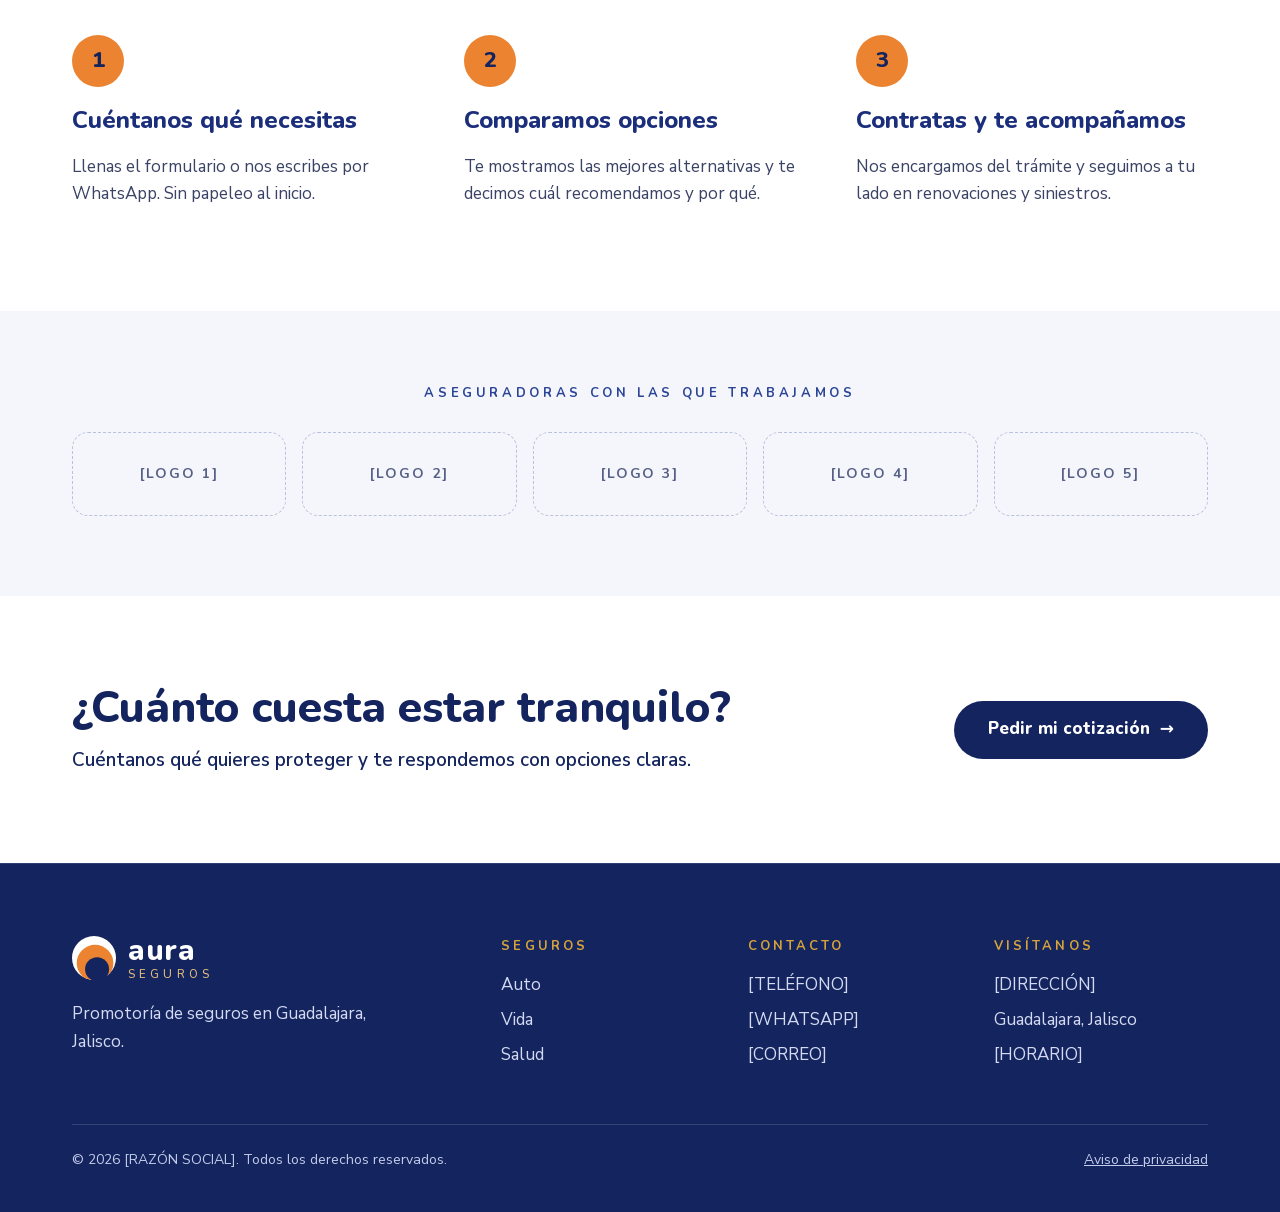
==== commit 72c082e2: "feat: add 1200x630 social preview image for WhatsApp link cards WhatsApp is the only conversion path" ====
--- a/index.html
+++ b/index.html
@@ -15,6 +15,12 @@
 <meta property="og:title" content="aura seguros · Promotoría de seguros en Guadalajara">
 <meta property="og:description" content="Seguros de auto, de vida y de salud. Comparamos entre aseguradoras y te acompañamos cuando la usas.">
 <meta property="og:url" content="https://gpoaura.com/">
+<meta property="og:image" content="https://gpoaura.com/img/og.png">
+<meta property="og:image:type" content="image/png">
+<meta property="og:image:width" content="1200">
+<meta property="og:image:height" content="630">
+<meta property="og:image:alt" content="aura SEGUROS · Promotoría de seguros · Guadalajara">
+<meta name="twitter:card" content="summary_large_image">
 <link rel="icon" href="favicon.svg" type="image/svg+xml">
 <link rel="icon" href="favicon.ico" sizes="48x48">
 <link rel="apple-touch-icon" href="apple-touch-icon.png">
--- a/css/style.css
+++ b/css/style.css
@@ -77,6 +77,12 @@
   background: #fff; border-bottom: 1px solid var(--line);
   box-shadow: 0 8px 24px -16px rgba(20, 36, 94, .35);
 }
+@supports (backdrop-filter: blur(1px)) or (-webkit-backdrop-filter: blur(1px)) {
+  .site-header, .nav.is-open .nav__list {
+    background: rgba(255, 255, 255, .85);
+    -webkit-backdrop-filter: saturate(180%) blur(14px); backdrop-filter: saturate(180%) blur(14px);
+  }
+}
 .site-header .wrap { display: flex; align-items: center; justify-content: space-between; gap: 24px; min-height: 72px; padding-block: 12px; }
 .brand { display: flex; align-items: center; gap: 12px; text-decoration: none; }
 .brand__mark { display: block; flex: none; width: 44px; height: 44px; }
@@ -164,7 +170,7 @@
 .logos { display: grid; grid-template-columns: repeat(auto-fit, minmax(min(170px, 100%), 1fr)); gap: 16px; width: 100%; }
 .logo-slot { display: flex; align-items: center; justify-content: center; height: 84px; border: 1.5px dashed var(--field); border-radius: 16px; font-family: var(--font-head); font-weight: 700; font-size: 14px; letter-spacing: .14em; color: var(--muted); }
 
-.cta { background: var(--orange); padding-block: 48px; }
+.cta { background: #fff; padding-block: 48px; }
 .cta .wrap { display: flex; flex-wrap: wrap; align-items: center; justify-content: space-between; gap: 28px 40px; }
 .cta__copy { flex: 1 1 360px; display: flex; flex-direction: column; gap: 12px; }
 .cta h2 { font-size: 32px; line-height: 1.1; color: var(--navy-900); }
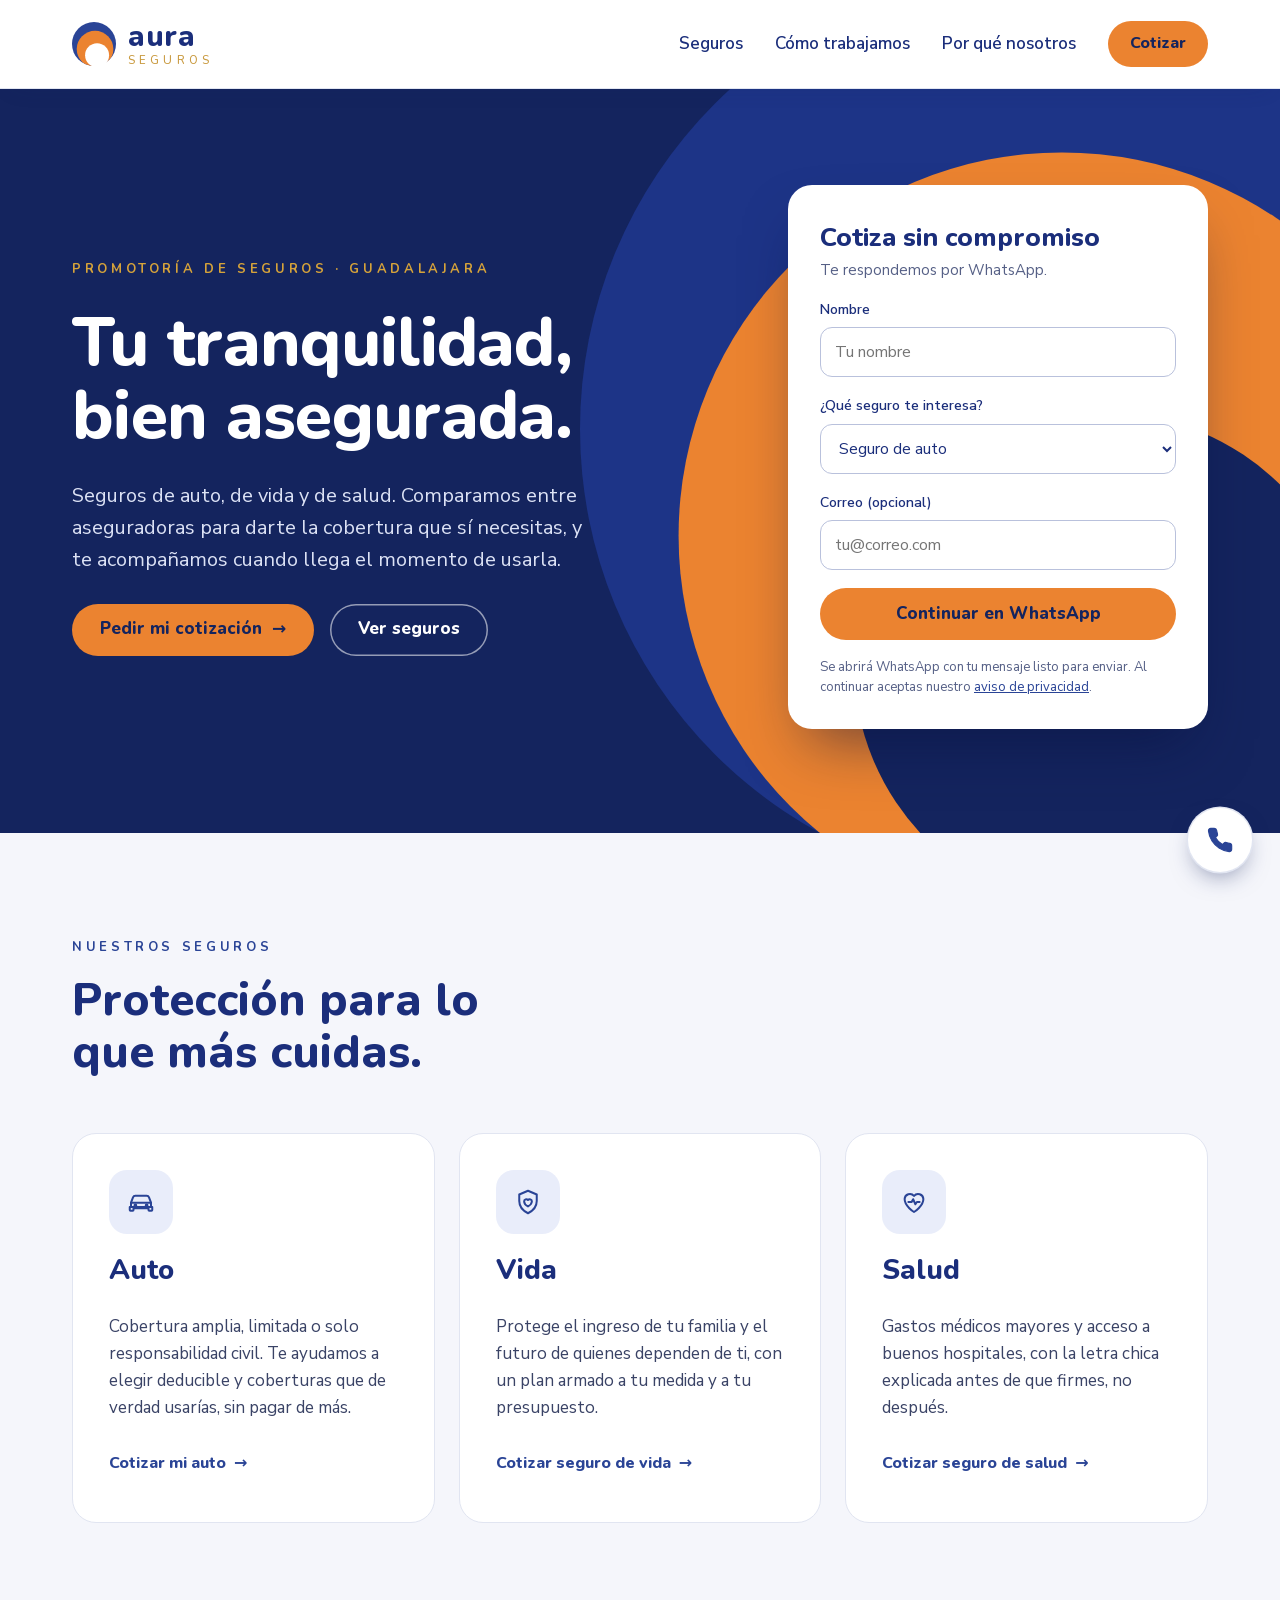
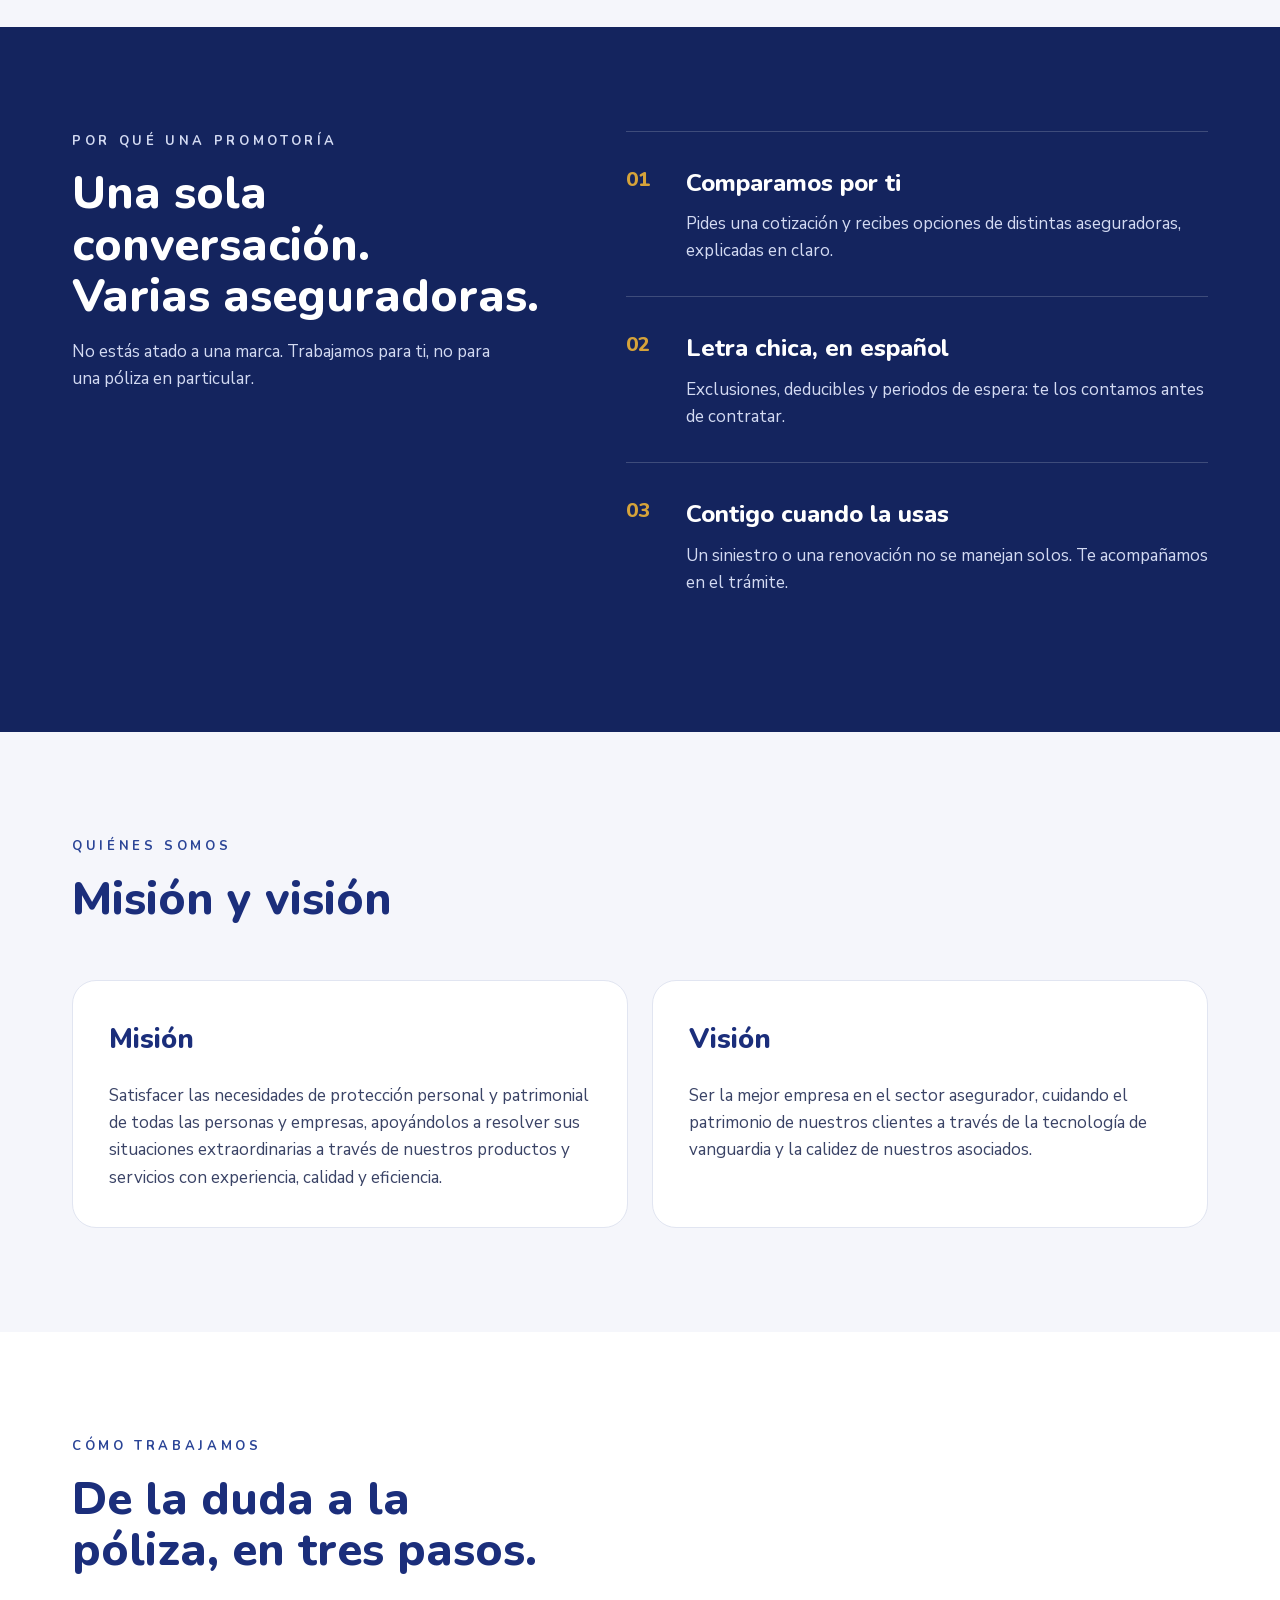
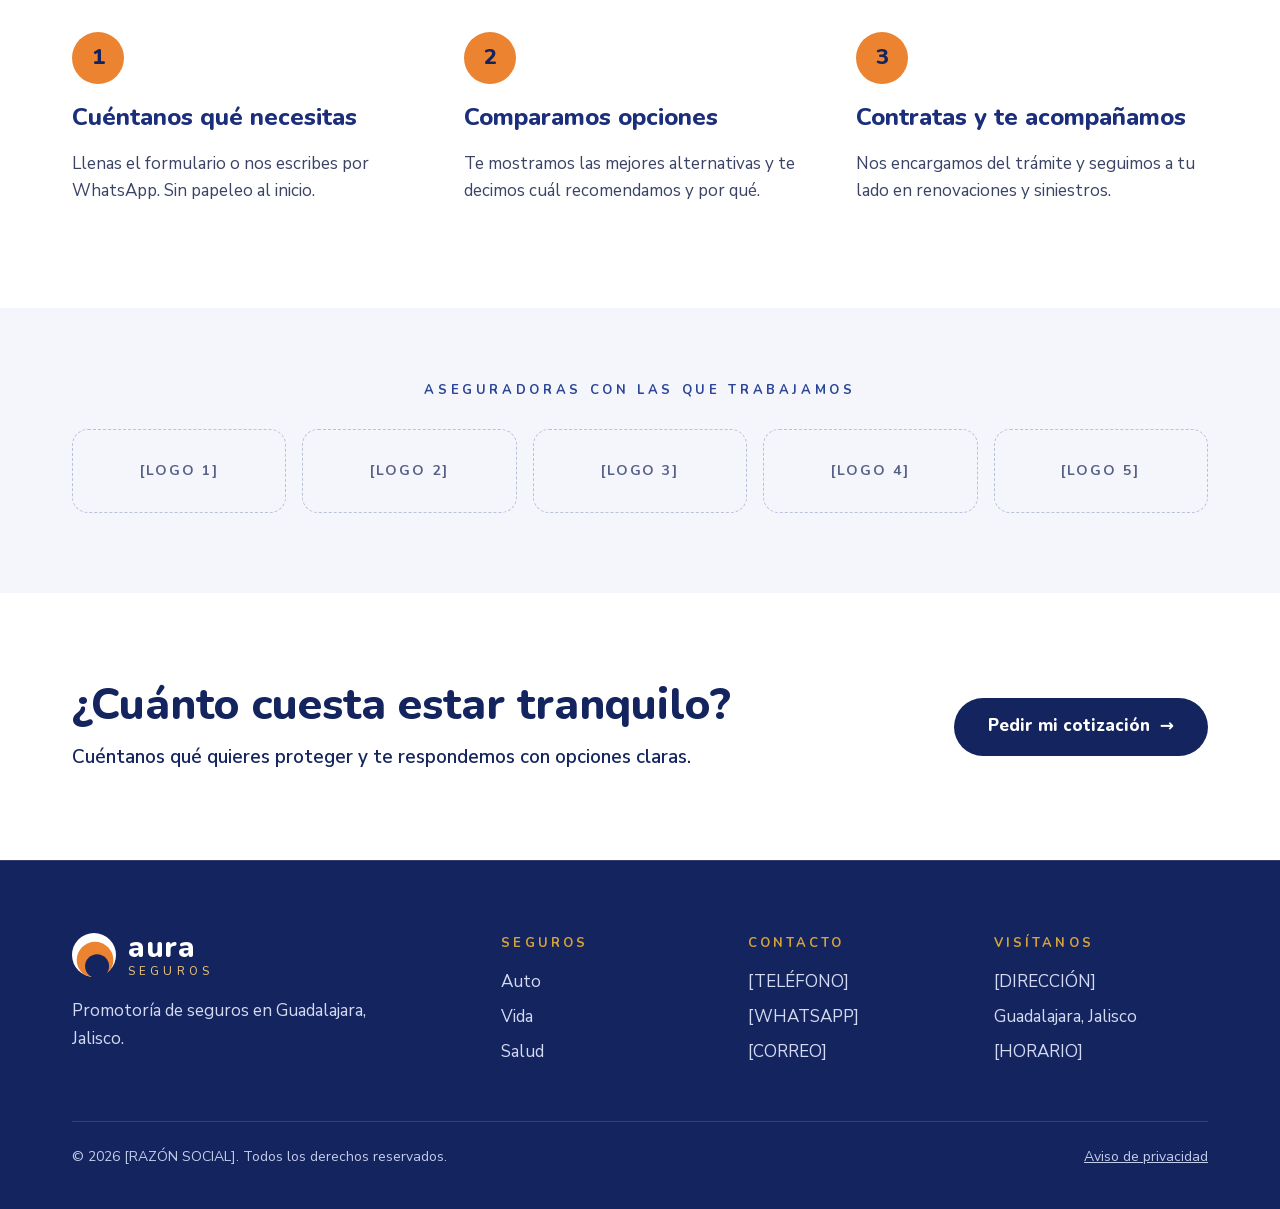
==== commit c169b897: "feat: send contact form as a prefilled wa.me message Replaces the PHP handler with a client-side for" ====
--- a/index.html
+++ b/index.html
@@ -81,13 +81,14 @@
       </div>
     </div>
 
-    <form class="form" id="contacto" action="contacto.php" method="post" novalidate>
+    <!-- PRE-LAUNCH: data-wa is a placeholder, same as the wa.me links (country code + number, digits only). -->
+    <form class="form" id="contacto" data-wa="WA_NUMBER" novalidate>
       <div>
         <h2>Cotiza sin compromiso</h2>
-        <p class="form__sub">Te respondemos por WhatsApp o llamada, como prefieras.</p>
-      </div>
-      <p class="form__msg form__msg--ok" id="enviado" role="status">Listo, recibimos tu solicitud. Te contactamos muy pronto.</p>
-      <p class="form__msg form__msg--err" id="error" role="alert">No pudimos enviar tu solicitud. Revisa tus datos o escríbenos por WhatsApp.</p>
+        <p class="form__sub">Te respondemos por WhatsApp.</p>
+      </div>
+      <p class="form__msg form__msg--ok" id="enviado" role="status">Abrimos WhatsApp con tu mensaje. Solo presiona enviar.</p>
+      <p class="form__msg form__msg--err" id="error" role="alert">No pudimos abrir WhatsApp. Revisa tus datos o escríbenos desde el botón de WhatsApp.</p>
       <div class="field">
         <label for="f-nombre">Nombre</label>
         <input id="f-nombre" name="nombre" type="text" placeholder="Tu nombre" autocomplete="name" required minlength="2" maxlength="80">
@@ -102,16 +103,16 @@
         </select>
       </div>
       <div class="field">
-        <label for="f-tel">WhatsApp o teléfono</label>
-        <input id="f-tel" name="telefono" type="tel" placeholder="33 0000 0000" autocomplete="tel" inputmode="tel" required maxlength="20">
+        <label for="f-correo">Correo (opcional)</label>
+        <input id="f-correo" name="correo" type="email" placeholder="tu@correo.com" autocomplete="email" maxlength="120">
       </div>
       <div class="hp" aria-hidden="true">
         <label for="f-sitio">No llenar este campo</label>
         <input id="f-sitio" name="sitio" type="text" tabindex="-1" autocomplete="off">
       </div>
-      <input type="hidden" name="t" value="">
-      <button class="btn btn--primary btn--block" type="submit">Enviar y recibir cotización</button>
-      <p class="form__note">Al enviar aceptas nuestro <a href="aviso-de-privacidad.html">aviso de privacidad</a>.</p>
+      <button class="btn btn--primary btn--block" type="submit">Continuar en WhatsApp</button>
+      <p class="form__note">Se abrirá WhatsApp con tu mensaje listo para enviar. Al continuar aceptas nuestro <a href="aviso-de-privacidad.html">aviso de privacidad</a>.</p>
+      <noscript><p class="form__note">Este formulario necesita JavaScript. Puedes escribirnos directo desde el botón de WhatsApp.</p></noscript>
     </form>
   </div>
 </section>
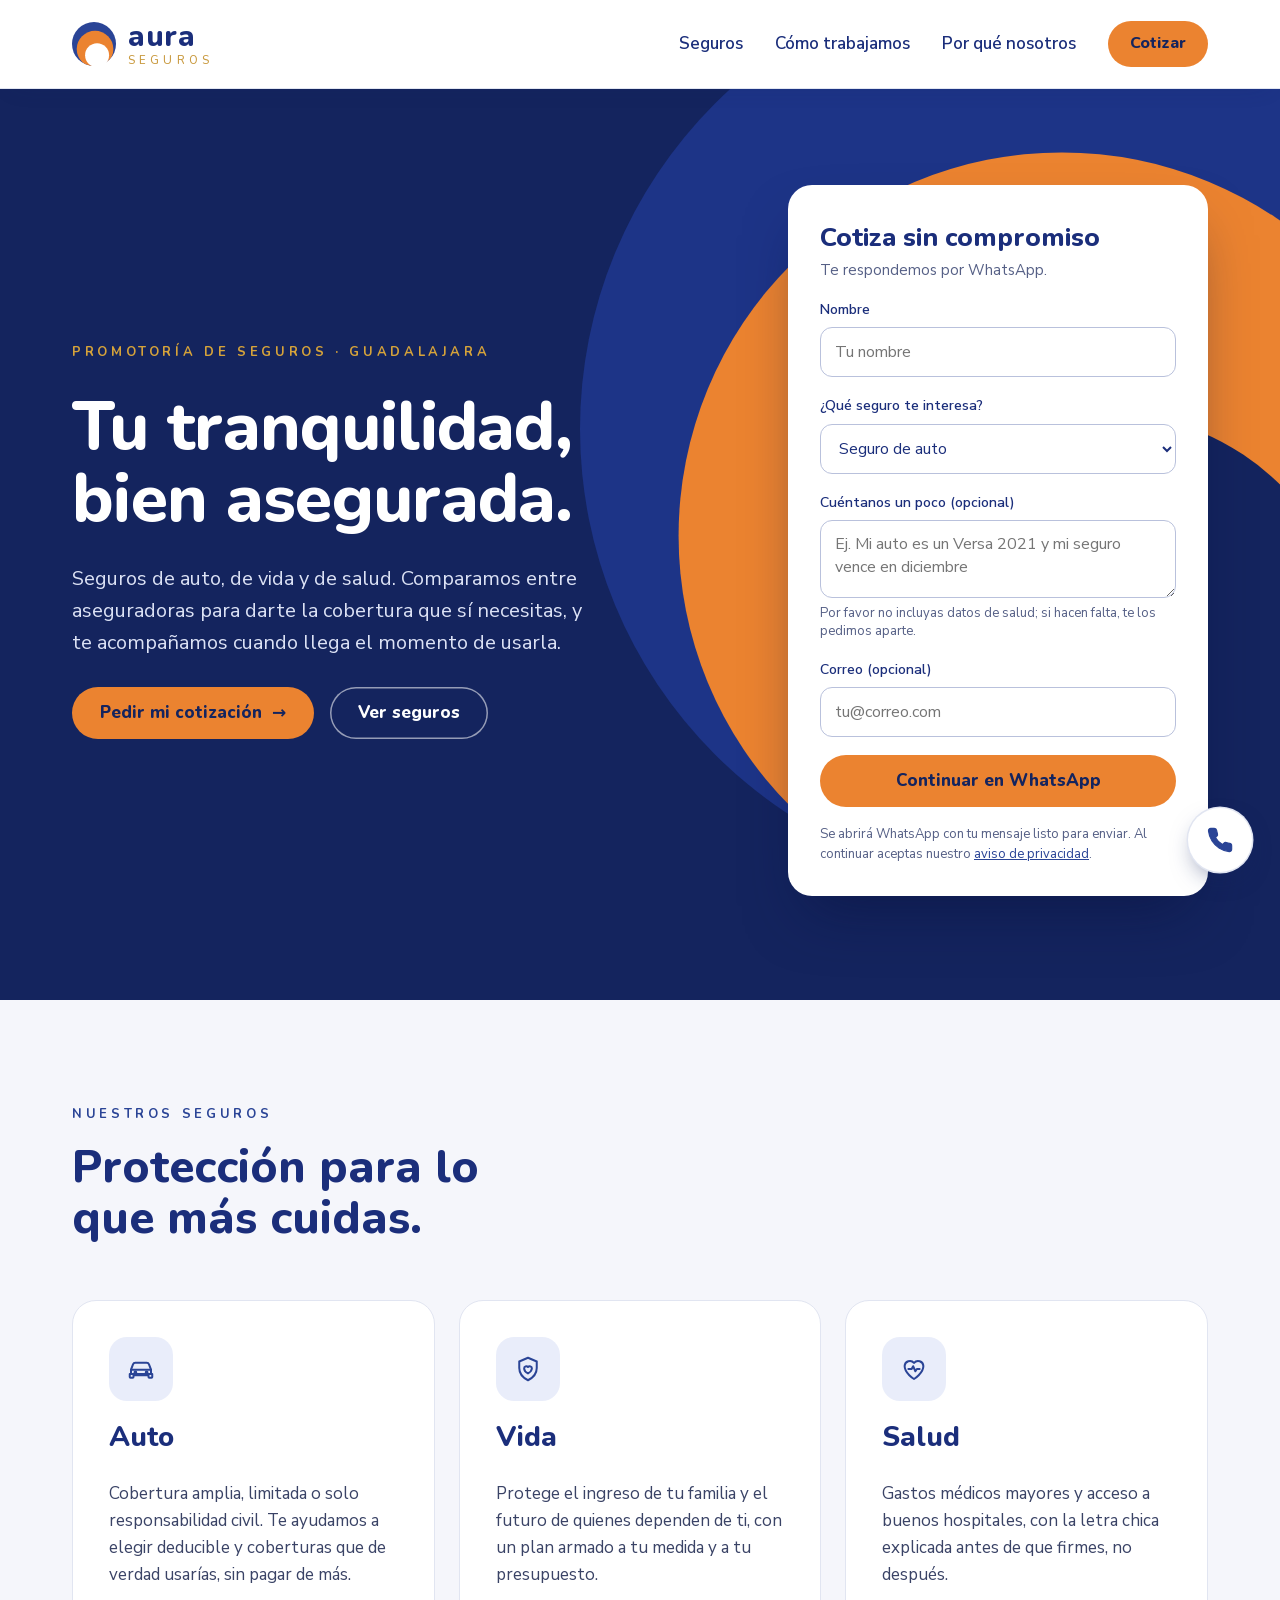
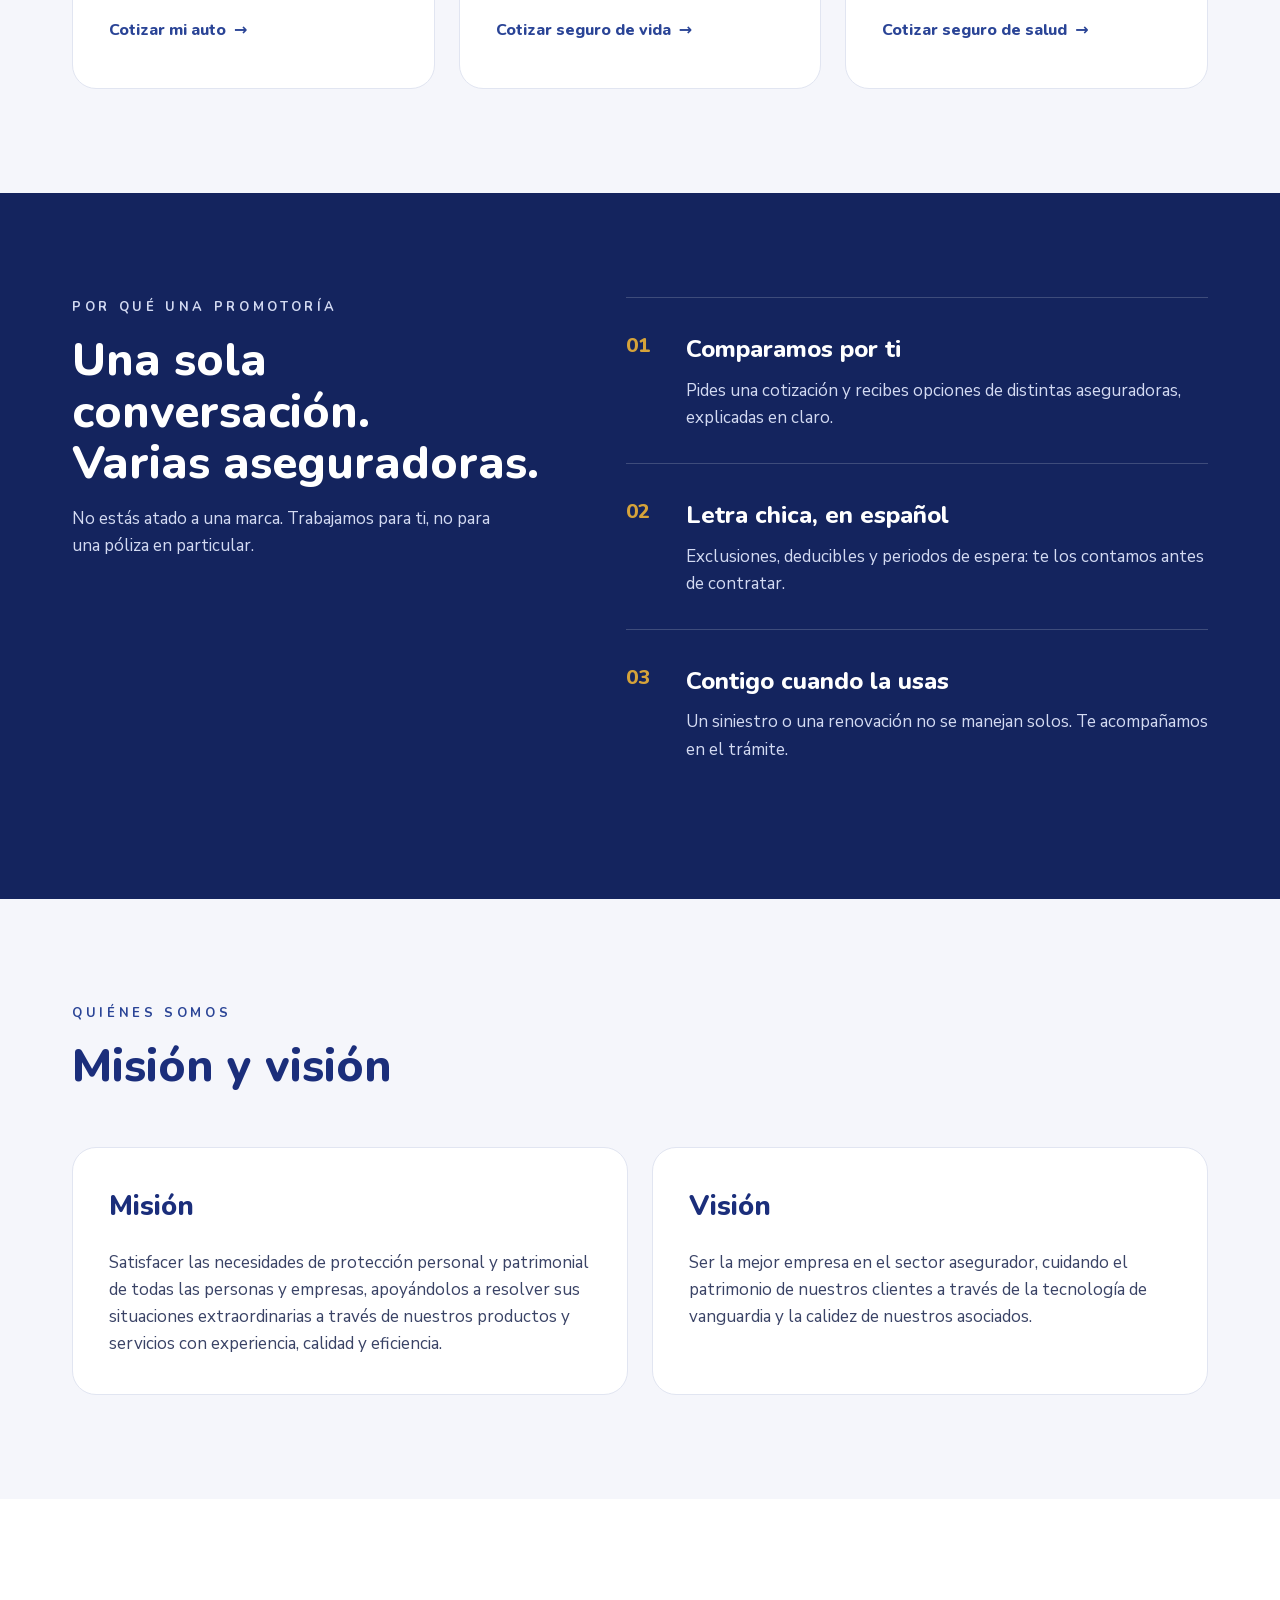
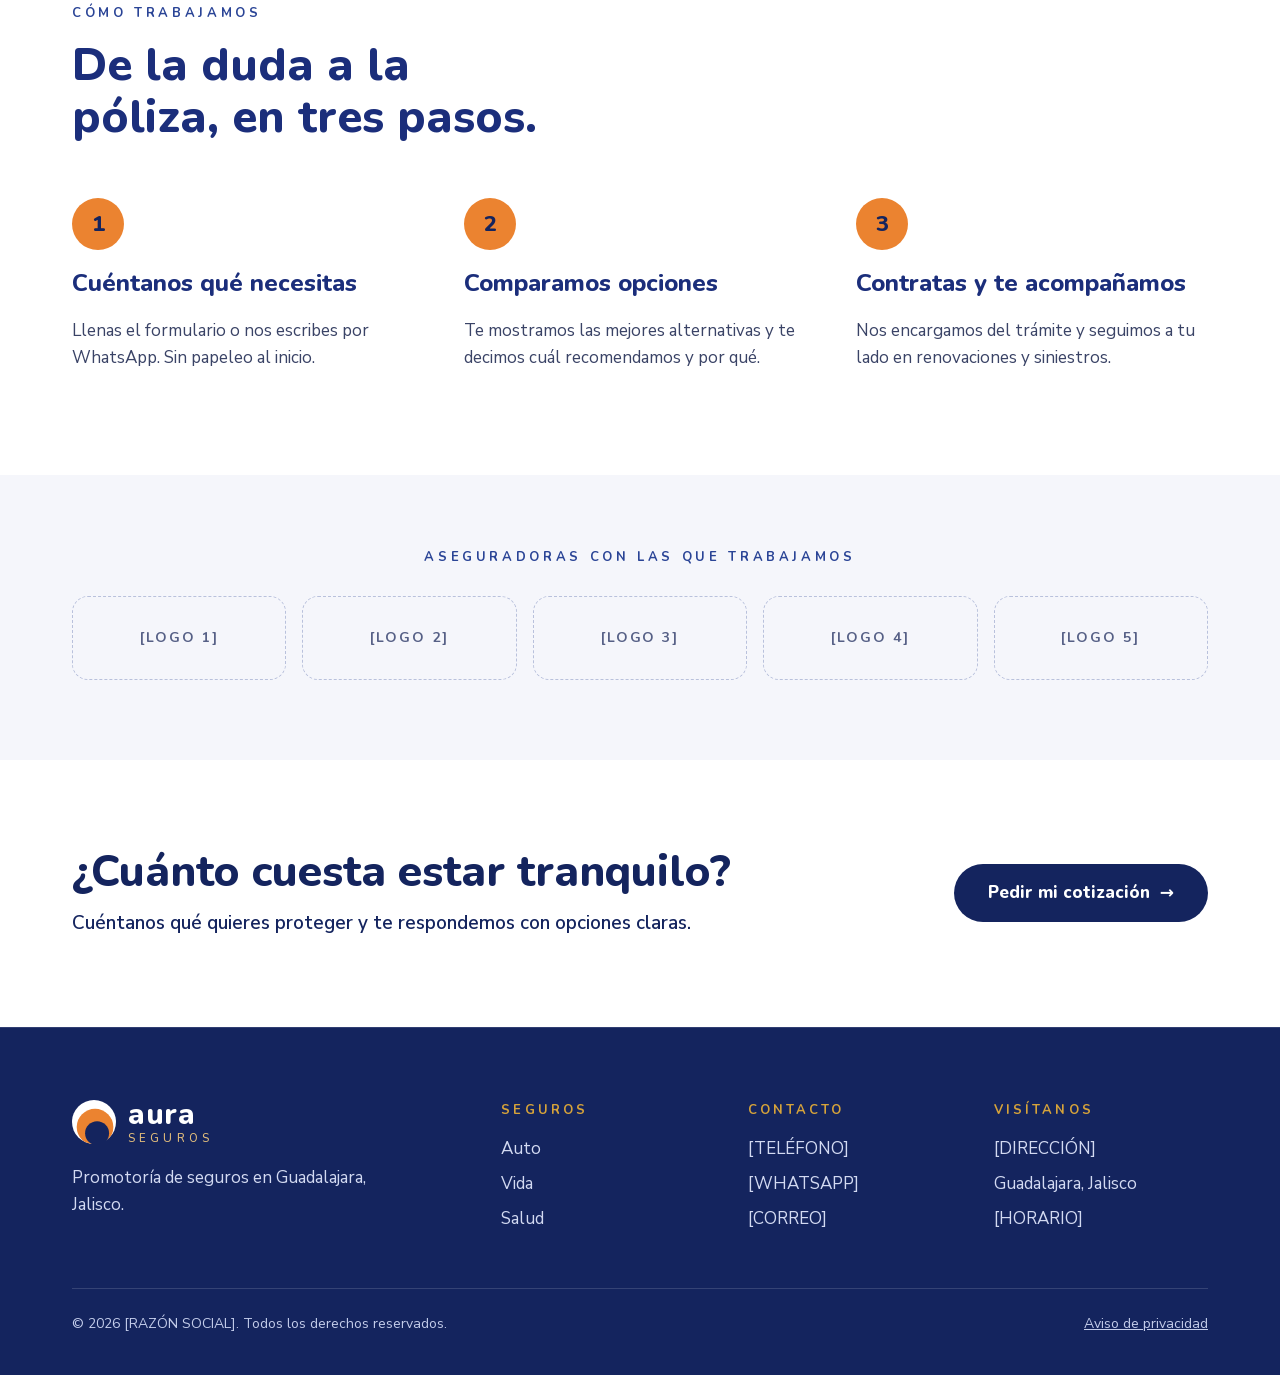
==== commit e67b3b8d: "feat: add optional free-text details to the form Optional 300-character textarea ("Cuéntanos un poco" ====
--- a/index.html
+++ b/index.html
@@ -103,6 +103,11 @@
         </select>
       </div>
       <div class="field">
+        <label for="f-detalles">Cuéntanos un poco (opcional)</label>
+        <textarea id="f-detalles" name="detalles" rows="2" maxlength="300" placeholder="Ej. Mi auto es un Versa 2021 y mi seguro vence en diciembre"></textarea>
+        <span class="field__hint">Por favor no incluyas datos de salud; si hacen falta, te los pedimos aparte.</span>
+      </div>
+      <div class="field">
         <label for="f-correo">Correo (opcional)</label>
         <input id="f-correo" name="correo" type="email" placeholder="tu@correo.com" autocomplete="email" maxlength="120">
       </div>
--- a/css/style.css
+++ b/css/style.css
@@ -40,7 +40,7 @@
 h1, h2, h3, p { margin: 0; }
 h1, h2, h3 { font-family: var(--font-head); font-weight: 800; text-wrap: balance; }
 a { color: var(--blue); }
-a:focus-visible, button:focus-visible, input:focus-visible, select:focus-visible {
+a:focus-visible, button:focus-visible, input:focus-visible, select:focus-visible, textarea:focus-visible {
   outline: 3px solid var(--orange);
   outline-offset: 3px;
 }
@@ -122,11 +122,13 @@
 .form__sub { font-size: 15px; color: var(--muted); line-height: 1.5; }
 .field { display: flex; flex-direction: column; gap: 6px; }
 .field label { font-weight: 600; font-size: 14px; color: var(--navy-700); }
-.field input, .field select {
+.field input, .field select, .field textarea {
   width: 100%; height: 50px; padding: 0 14px;
   border: 1.5px solid var(--field); border-radius: 12px; background: #fff;
   font: inherit; font-size: 16px; color: var(--navy-700);
 }
+.field textarea { height: auto; min-height: 78px; padding: 12px 14px; resize: vertical; line-height: 1.4; }
+.field__hint { font-size: 13px; color: var(--muted); line-height: 1.4; }
 .form__note { font-size: 13px; color: var(--muted); line-height: 1.5; }
 /* Shown by the redirect fragment (#enviado / #error) without JS, or by main.js via .is-visible. */
 .form__msg { display: none; margin: 0; padding: 12px 14px; border-radius: 12px; font-weight: 600; font-size: 15px; line-height: 1.4; }
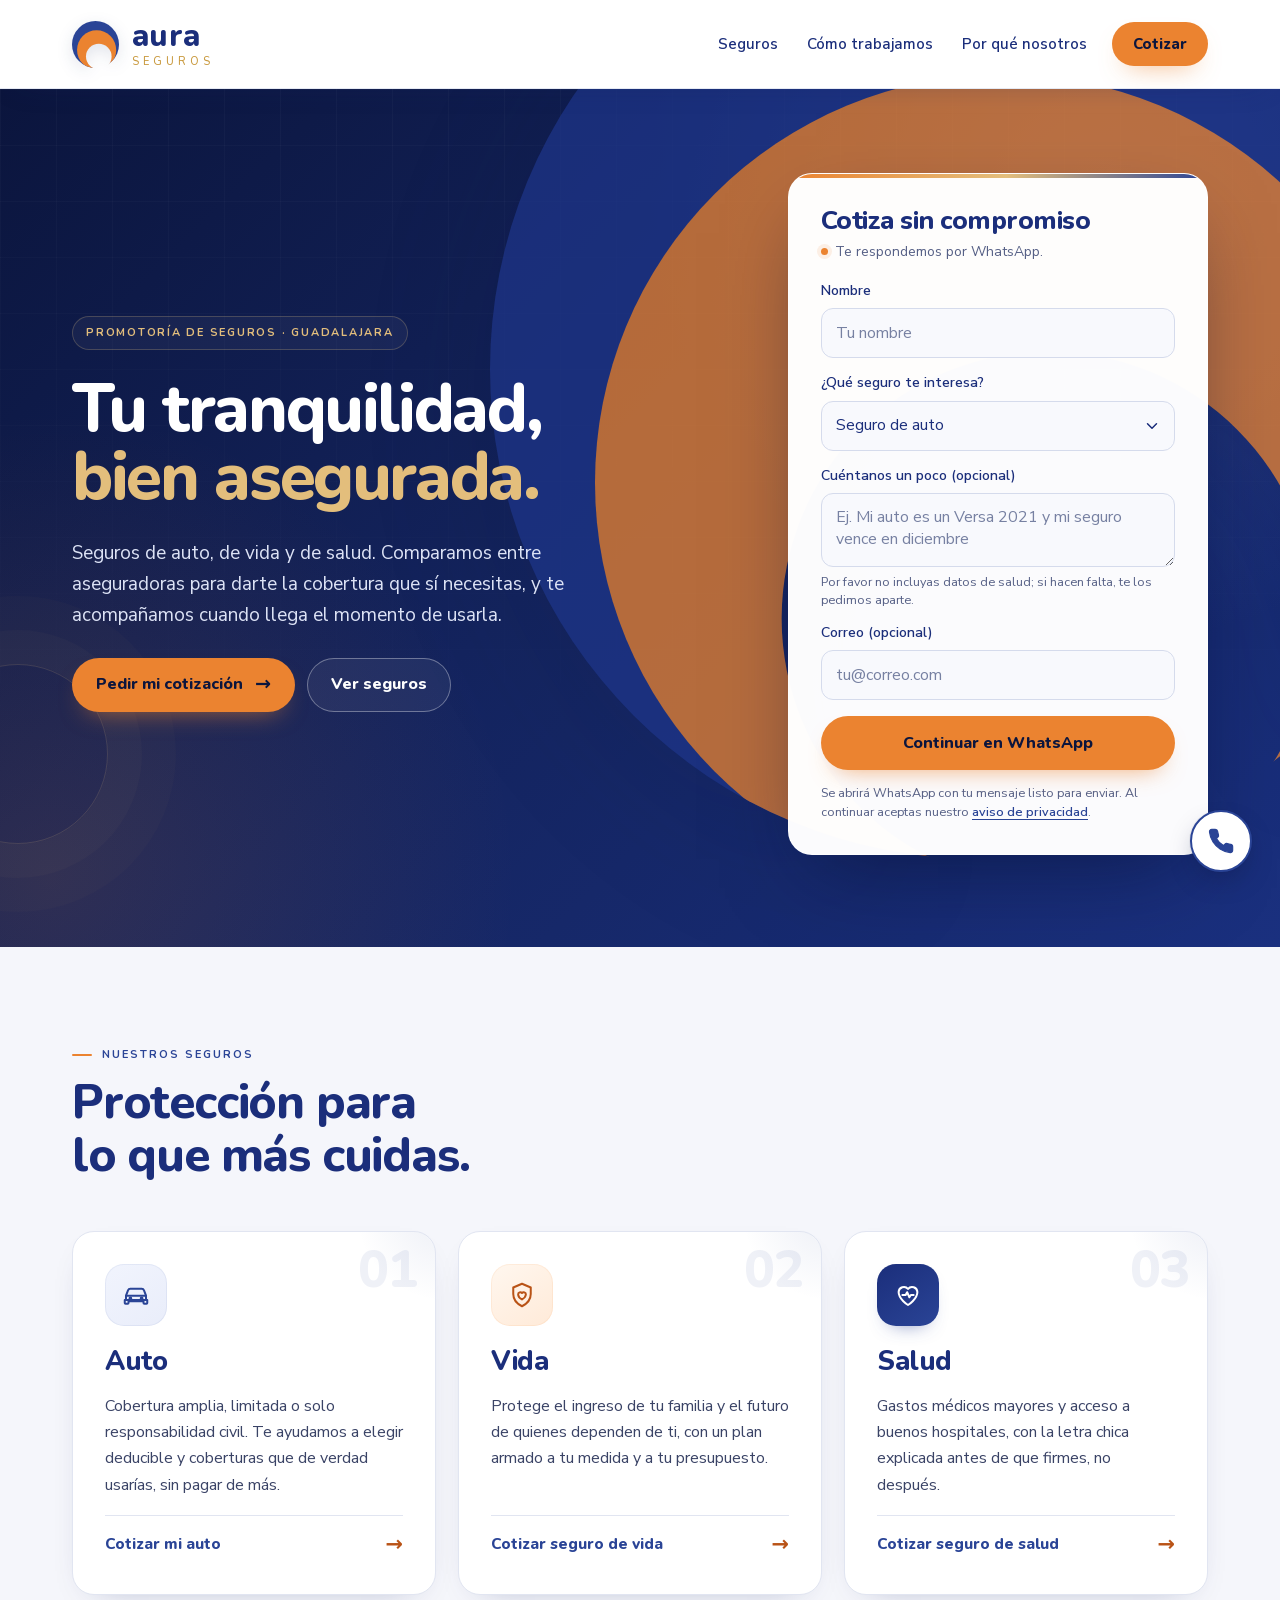
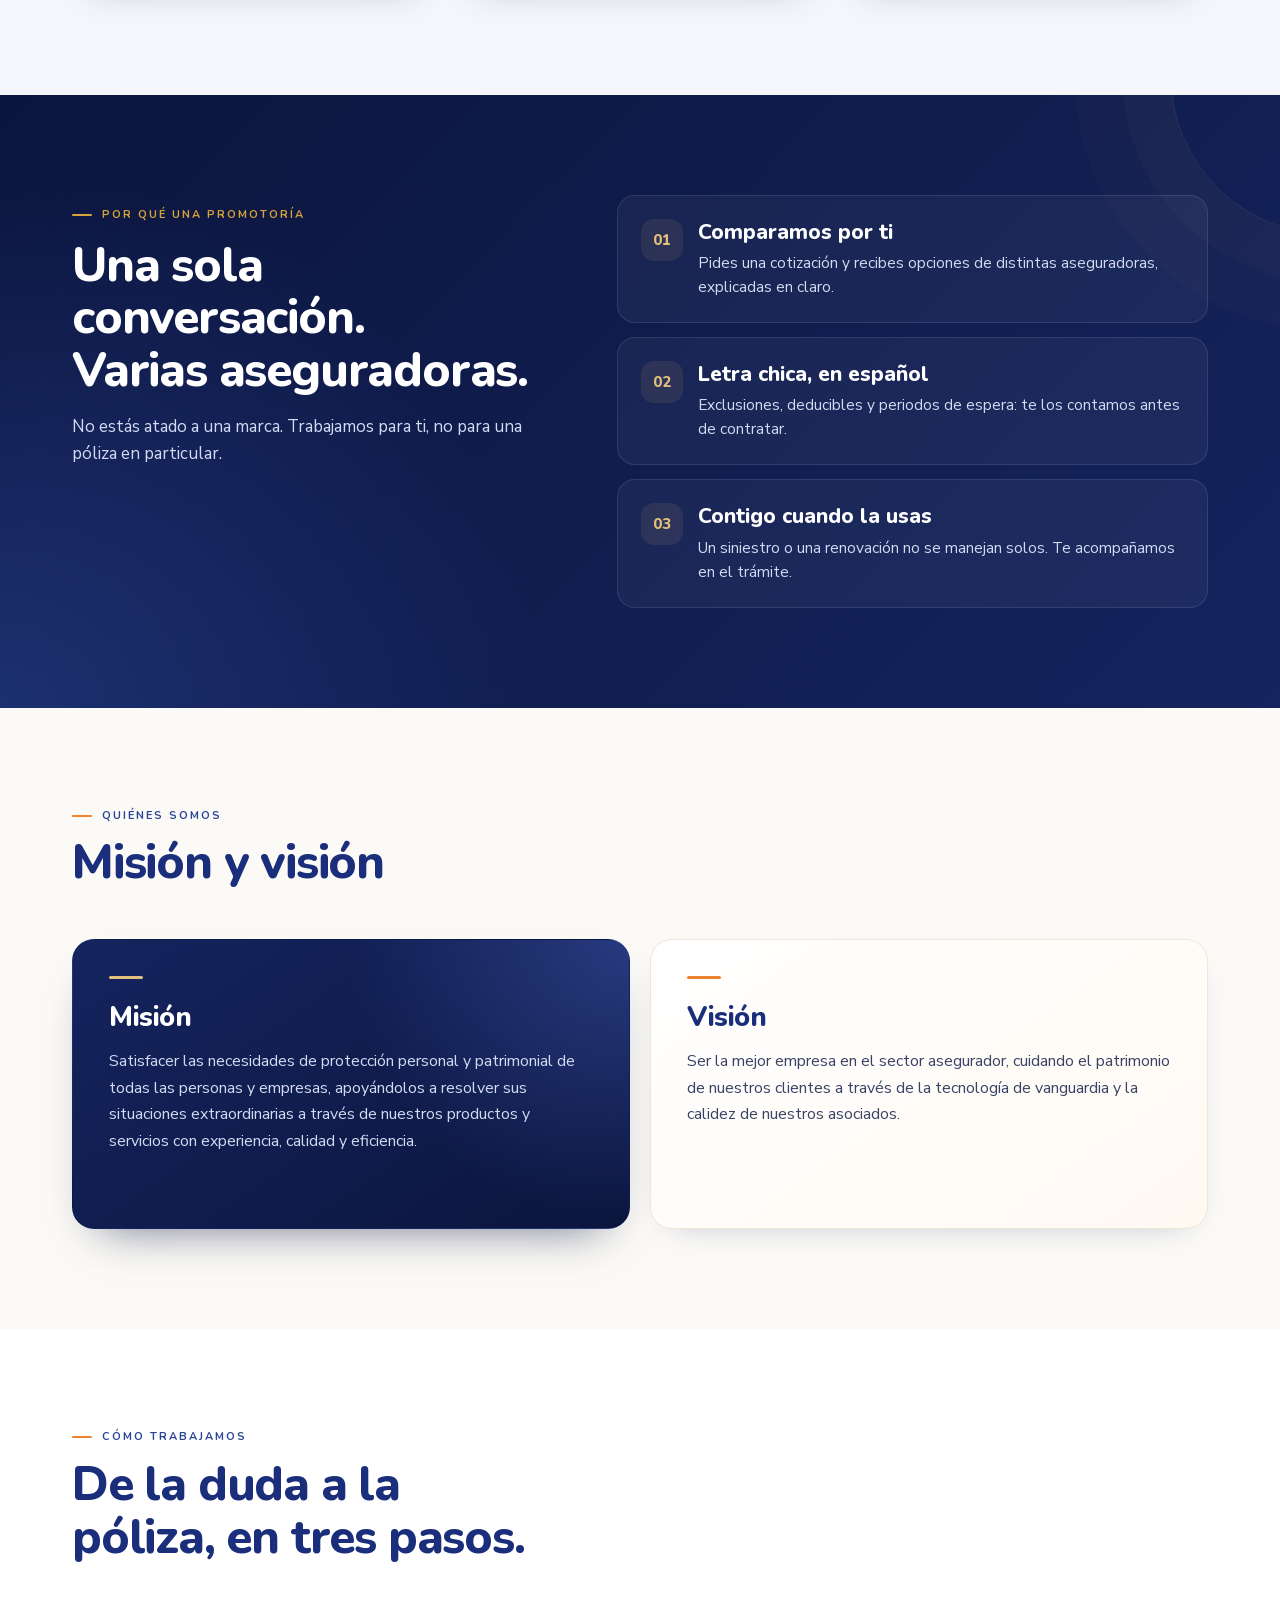
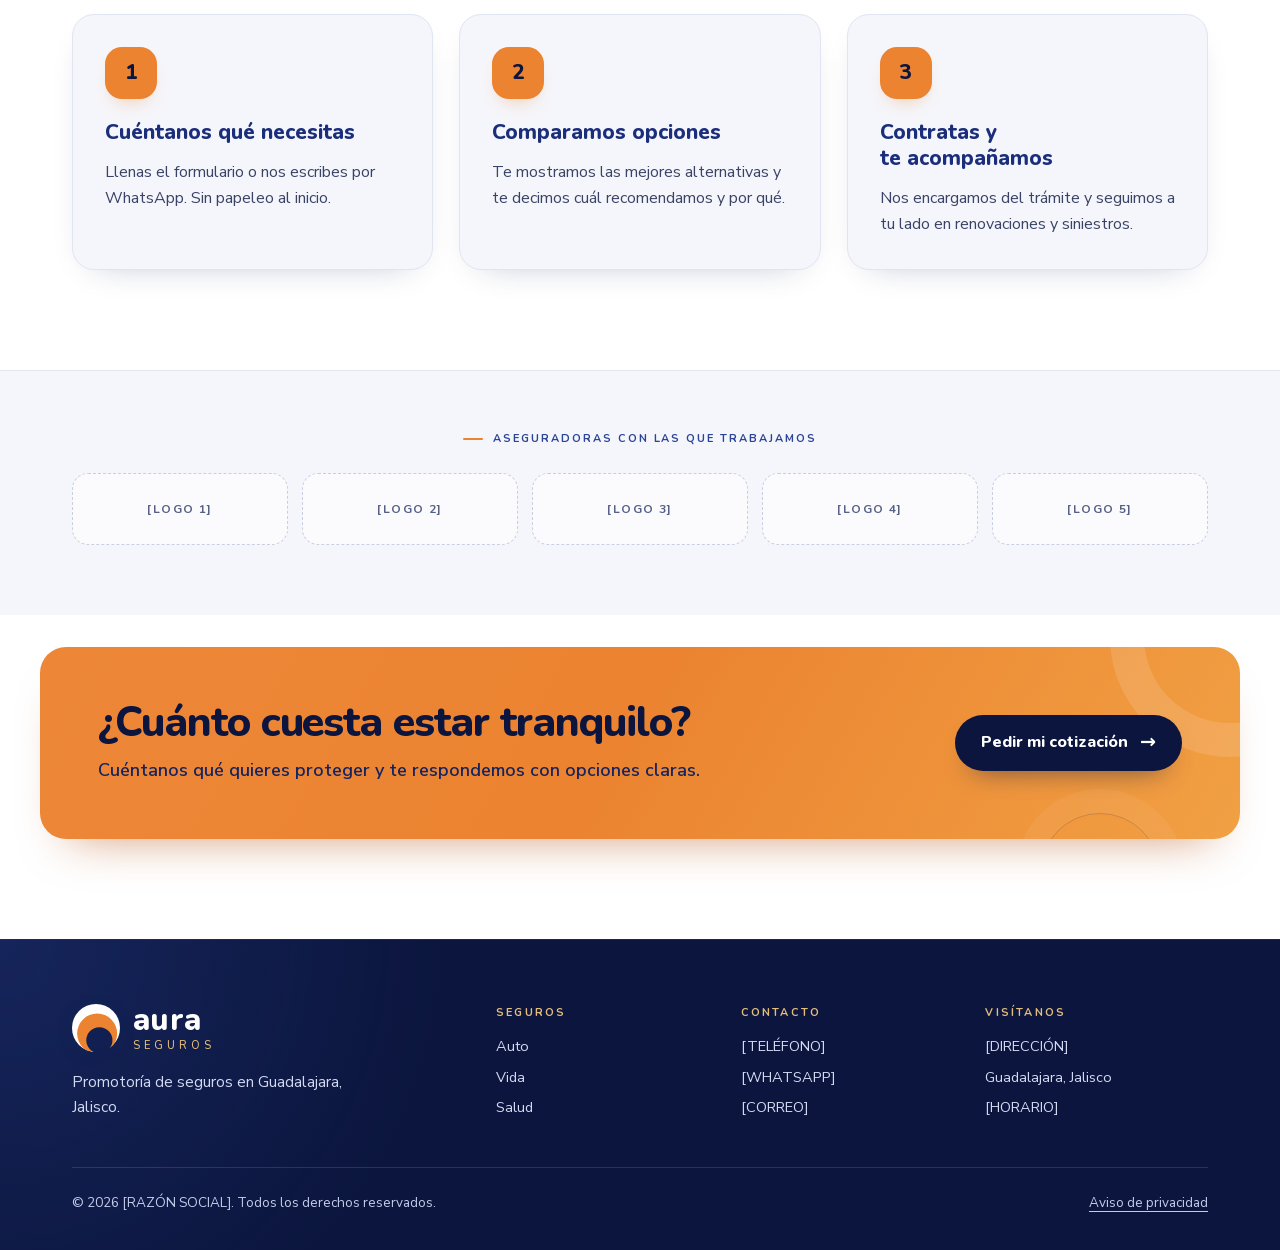
==== commit 74d3fa42: "feat: refresh landing page visual design" ====
--- a/index.html
+++ b/index.html
@@ -55,7 +55,7 @@
     </a>
     <nav class="nav" aria-label="Principal">
       <button class="nav__toggle" type="button" aria-label="Abrir menú" aria-expanded="false" aria-controls="nav-list">
-        <svg aria-hidden="true" viewBox="0 0 24 24" width="26" height="26" fill="none" stroke="currentColor" stroke-width="2" stroke-linecap="round"><path d="M4 7h16M4 12h16M4 17h16"/></svg>
+        <span class="nav__toggle-icon" aria-hidden="true"><span></span><span></span></span>
       </button>
       <ul class="nav__list" id="nav-list">
         <li><a href="#seguros">Seguros</a></li>
@@ -73,7 +73,7 @@
   <div class="wrap">
     <div class="hero__copy">
       <p class="eyebrow">Promotoría de seguros · Guadalajara</p>
-      <h1>Tu tranquilidad, bien asegurada.</h1>
+      <h1>Tu tranquilidad, <span class="hero__title-accent">bien asegurada.</span></h1>
       <p class="hero__lead">Seguros de auto, de vida y de salud. Comparamos entre aseguradoras para darte la cobertura que sí necesitas, y te acompañamos cuando llega el momento de usarla.</p>
       <div class="hero__actions">
         <a class="btn btn--primary" href="#contacto">Pedir mi cotización <span aria-hidden="true">→</span></a>
@@ -82,8 +82,8 @@
     </div>
 
     <!-- PRE-LAUNCH: data-wa is a placeholder, same as the wa.me links (country code + number, digits only). -->
-    <form class="form" id="contacto" data-wa="WA_NUMBER" novalidate>
-      <div>
+    <form class="form" id="contacto" method="post" data-wa="WA_NUMBER" novalidate>
+      <div class="form__head">
         <h2>Cotiza sin compromiso</h2>
         <p class="form__sub">Te respondemos por WhatsApp.</p>
       </div>
@@ -128,8 +128,8 @@
       <p class="eyebrow eyebrow--blue">Nuestros seguros</p>
       <h2>Protección para lo que más cuidas.</h2>
     </div>
-    <div class="cards">
-      <article class="card">
+    <div class="cards cards--services">
+      <article class="card card--service">
         <div class="card__top">
           <div class="card__icon"><svg aria-hidden="true" viewBox="0 0 24 24" width="30" height="30" fill="none" stroke="currentColor" stroke-width="1.6" stroke-linecap="round" stroke-linejoin="round"><path d="M4 16v-3.5l1.6-4.2A2 2 0 0 1 7.5 7h9a2 2 0 0 1 1.9 1.3L20 12.5V16"/><path d="M3 16h18v2.4a.6.6 0 0 1-.6.6H18.6a.6.6 0 0 1-.6-.6V17H6v1.4a.6.6 0 0 1-.6.6H3.6a.6.6 0 0 1-.6-.6z"/><path d="M4 12.5h16"/><circle cx="7.5" cy="14.6" r=".7"/><circle cx="16.5" cy="14.6" r=".7"/></svg></div>
           <h3>Auto</h3>
@@ -137,7 +137,7 @@
         <p>Cobertura amplia, limitada o solo responsabilidad civil. Te ayudamos a elegir deducible y coberturas que de verdad usarías, sin pagar de más.</p>
         <a class="card__link" href="https://wa.me/WA_NUMBER?text=Hola%2C%20me%20gustar%C3%ADa%20cotizar%20un%20seguro%20de%20auto." target="_blank" rel="noopener">Cotizar mi auto <span aria-hidden="true">→</span><span class="sr-only"> (abre WhatsApp)</span></a>
       </article>
-      <article class="card">
+      <article class="card card--service">
         <div class="card__top">
           <div class="card__icon"><svg aria-hidden="true" viewBox="0 0 24 24" width="30" height="30" fill="none" stroke="currentColor" stroke-width="1.6" stroke-linecap="round" stroke-linejoin="round"><path d="M12 3l7 3v5.2c0 4.4-3 7.8-7 9.8-4-2-7-5.4-7-9.8V6l7-3z"/><path d="M12 15.6s-3.1-1.9-3.1-4.1a1.75 1.75 0 0 1 3.1-1.1 1.75 1.75 0 0 1 3.1 1.1c0 2.2-3.1 4.1-3.1 4.1z"/></svg></div>
           <h3>Vida</h3>
@@ -145,7 +145,7 @@
         <p>Protege el ingreso de tu familia y el futuro de quienes dependen de ti, con un plan armado a tu medida y a tu presupuesto.</p>
         <a class="card__link" href="https://wa.me/WA_NUMBER?text=Hola%2C%20me%20gustar%C3%ADa%20cotizar%20un%20seguro%20de%20vida." target="_blank" rel="noopener">Cotizar seguro de vida <span aria-hidden="true">→</span><span class="sr-only"> (abre WhatsApp)</span></a>
       </article>
-      <article class="card">
+      <article class="card card--service">
         <div class="card__top">
           <div class="card__icon"><svg aria-hidden="true" viewBox="0 0 24 24" width="30" height="30" fill="none" stroke="currentColor" stroke-width="1.6" stroke-linecap="round" stroke-linejoin="round"><path d="M12 20s-7.5-4.6-7.5-10.4A4.2 4.2 0 0 1 12 7.2a4.2 4.2 0 0 1 7.5 2.4C19.5 15.4 12 20 12 20z"/><path d="M7.5 12h2.6l1.2-2.2 1.8 4 1.2-1.8h2.2"/></svg></div>
           <h3>Salud</h3>
@@ -178,7 +178,7 @@
       <p class="eyebrow eyebrow--blue">Quiénes somos</p>
       <h2>Misión y visión</h2>
     </div>
-    <div class="cards">
+    <div class="cards cards--mission">
       <article class="card">
         <h3>Misión</h3>
         <p>Satisfacer las necesidades de protección personal y patrimonial de todas las personas y empresas, apoyándolos a resolver sus situaciones extraordinarias a través de nuestros productos y servicios con experiencia, calidad y eficiencia.</p>
--- a/css/style.css
+++ b/css/style.css
@@ -1,13 +1,17 @@
 /* aura SEGUROS landing. Tokens first; everything else uses them. */
 :root {
+  --navy-950: #0b153d;
   --navy-900: #14245e;
   --navy-700: #1b2e7b;
   --blue: #2a4496;
   --orange: #eb8330;
+  --orange-dark: #b95316;
   --gold: #d6a33a;
   --gold-logo: #c99a3f;
   --gold-soft: #e3be7c;
+  --paper: #fff;
   --bg-soft: #f5f6fb;
+  --bg-warm: #fbfaf7;
   --tint: #e9edfa;
   --line: #e1e5f1;
   --field: #b9c1dc;
@@ -22,6 +26,8 @@
   --font-body: "Nunito Sans", system-ui, sans-serif;
   --wrap: 1200px;
   --gutter: 20px;
+  --shadow-sm: 0 12px 34px -24px rgba(20, 36, 94, .42);
+  --shadow-lg: 0 32px 80px -28px rgba(5, 13, 48, .58);
 }
 
 *, *::before, *::after { box-sizing: border-box; }
@@ -29,7 +35,8 @@
 @media (prefers-reduced-motion: no-preference) { html { scroll-behavior: smooth; } }
 body {
   margin: 0;
-  background: #fff;
+  overflow-x: clip;
+  background: var(--paper);
   color: var(--text);
   font-family: var(--font-body);
   font-size: 17px;
@@ -40,96 +47,159 @@
 h1, h2, h3, p { margin: 0; }
 h1, h2, h3 { font-family: var(--font-head); font-weight: 800; text-wrap: balance; }
 a { color: var(--blue); }
+button, input, select, textarea { font: inherit; }
+::selection { background: var(--orange); color: var(--navy-950); }
 a:focus-visible, button:focus-visible, input:focus-visible, select:focus-visible, textarea:focus-visible {
   outline: 3px solid var(--orange);
   outline-offset: 3px;
 }
 
-.wrap { max-width: var(--wrap); margin: 0 auto; padding-inline: var(--gutter); }
+.wrap { width: 100%; max-width: var(--wrap); margin: 0 auto; padding-inline: var(--gutter); }
 .sr-only { position: absolute; width: 1px; height: 1px; margin: -1px; padding: 0; overflow: hidden; clip: rect(0, 0, 0, 0); white-space: nowrap; border: 0; }
 .skip {
-  position: absolute; left: 12px; top: -60px; z-index: 10;
-  background: var(--navy-900); color: #fff; padding: 12px 18px; border-radius: 8px;
+  position: absolute; left: 12px; top: -60px; z-index: 30;
+  background: var(--navy-900); color: #fff; padding: 12px 18px; border-radius: 12px;
 }
 .skip:focus { top: 12px; }
 
 /* Buttons */
 .btn {
-  display: inline-flex; align-items: center; justify-content: center; gap: 10px;
-  min-height: 52px; padding: 0 28px; border: 0; border-radius: 999px;
-  font-family: var(--font-head); font-weight: 800; font-size: 17px; line-height: 1.2;
+  position: relative;
+  display: inline-flex; align-items: center; justify-content: center; gap: 12px;
+  min-height: 54px; padding: 0 26px; border: 0; border-radius: 999px;
+  font-family: var(--font-head); font-weight: 800; font-size: 16px; line-height: 1.2;
   text-decoration: none; cursor: pointer;
-}
-.btn--primary { background: var(--orange); color: var(--navy-900); }
-.btn--ghost { background: transparent; color: #fff; box-shadow: inset 0 0 0 1.5px rgba(255, 255, 255, .55); }
-.btn--navy { background: var(--navy-900); color: #fff; min-height: 58px; padding: 0 34px; }
+  transition: transform .2s ease, box-shadow .2s ease, background-color .2s ease, color .2s ease, border-color .2s ease;
+}
+.btn--primary { background: var(--orange); color: var(--navy-950); box-shadow: 0 12px 26px -14px rgba(235, 131, 48, .72); }
+.btn--ghost { background: rgba(255, 255, 255, .055); color: #fff; box-shadow: inset 0 0 0 1px rgba(255, 255, 255, .34); }
+.btn--navy { background: var(--navy-950); color: #fff; min-height: 56px; padding-inline: 30px; box-shadow: 0 14px 28px -18px rgba(11, 21, 61, .75); }
 .btn--block { width: 100%; }
-.btn--sm { min-height: 46px; padding: 0 22px; font-size: 16px; }
+.btn--sm { min-height: 44px; padding: 0 21px; font-size: 15px; }
 .btn[disabled] { opacity: .7; cursor: progress; }
-.btn, .card, .card__link, .nav__list a:not(.btn), .footer__legal a, .form__note a, .why__item, .step__num {
-  transition: transform .18s ease, box-shadow .18s ease, background-color .18s ease, color .18s ease, border-color .18s ease;
+.btn span[aria-hidden] { display: inline-block; font-size: 1.2em; line-height: 1; transition: transform .2s ease; }
+.card, .card__link, .card__icon, .nav__list a:not(.btn), .footer__legal a, .form__note a, .why__item, .step, .step__num {
+  transition: transform .2s ease, box-shadow .2s ease, background-color .2s ease, color .2s ease, border-color .2s ease;
 }
 
 /* Header */
-/* Sticky header: it stays at the top while scrolling; scroll-padding-top on html keeps anchors clear of it. */
 .site-header {
   position: sticky; top: 0; z-index: 20;
-  background: #fff; border-bottom: 1px solid var(--line);
-  box-shadow: 0 8px 24px -16px rgba(20, 36, 94, .35);
+  background: rgba(255, 255, 255, .96);
+  border-bottom: 1px solid rgba(225, 229, 241, .85);
+  box-shadow: 0 10px 32px -24px rgba(20, 36, 94, .55);
 }
 @supports (backdrop-filter: blur(1px)) or (-webkit-backdrop-filter: blur(1px)) {
   .site-header, .nav.is-open .nav__list {
-    background: rgba(255, 255, 255, .85);
-    -webkit-backdrop-filter: saturate(180%) blur(14px); backdrop-filter: saturate(180%) blur(14px);
+    background: rgba(255, 255, 255, .86);
+    -webkit-backdrop-filter: saturate(180%) blur(16px); backdrop-filter: saturate(180%) blur(16px);
   }
 }
-.site-header .wrap { display: flex; align-items: center; justify-content: space-between; gap: 24px; min-height: 72px; padding-block: 12px; }
-.brand { display: flex; align-items: center; gap: 12px; text-decoration: none; }
-.brand__mark { display: block; flex: none; width: 44px; height: 44px; }
+.site-header .wrap { display: flex; align-items: center; justify-content: space-between; gap: 20px; min-height: 76px; padding-block: 12px; }
+.brand { display: flex; align-items: center; gap: 11px; text-decoration: none; }
+.brand__mark { display: block; flex: none; width: 43px; height: 43px; filter: drop-shadow(0 5px 8px rgba(20, 36, 94, .12)); }
 .brand__name { display: flex; flex-direction: column; line-height: 1; }
-.brand__aura { font-family: var(--font-head); font-weight: 800; font-size: 30px; letter-spacing: .02em; color: var(--navy-700); }
-.brand__seguros { font-family: var(--font-head); font-weight: 500; font-size: 11.5px; letter-spacing: .36em; color: var(--gold-logo); margin-top: 3px; }
-.nav__toggle { display: inline-flex; align-items: center; justify-content: center; width: 44px; height: 44px; border: 0; background: transparent; color: var(--navy-700); cursor: pointer; }
+.brand__aura { font-family: var(--font-head); font-weight: 800; font-size: 29px; letter-spacing: .015em; color: var(--navy-700); transition: color .2s ease; }
+.brand__seguros { font-family: var(--font-head); font-weight: 500; font-size: 11px; letter-spacing: .36em; color: var(--gold-logo); margin-top: 4px; }
+.nav__toggle {
+  display: inline-flex; align-items: center; justify-content: center; flex: none;
+  width: 44px; height: 44px; padding: 0; border: 1px solid var(--line); border-radius: 14px;
+  background: var(--bg-soft); color: var(--navy-700); cursor: pointer;
+  transition: background-color .2s ease, color .2s ease, border-color .2s ease;
+}
+.nav__toggle-icon { position: relative; display: block; width: 20px; height: 14px; }
+.nav__toggle-icon span { position: absolute; left: 0; width: 20px; height: 2px; border-radius: 2px; background: currentColor; transition: top .2s ease, transform .2s ease; }
+.nav__toggle-icon span:first-child { top: 2px; }
+.nav__toggle-icon span:last-child { top: 10px; }
+.nav.is-open .nav__toggle { background: var(--navy-900); border-color: var(--navy-900); color: #fff; }
+.nav.is-open .nav__toggle-icon span:first-child { top: 6px; transform: rotate(45deg); }
+.nav.is-open .nav__toggle-icon span:last-child { top: 6px; transform: rotate(-45deg); }
 .nav__list { display: none; list-style: none; margin: 0; padding: 0; }
 .nav.is-open .nav__list {
   display: flex; flex-direction: column; gap: 4px; align-items: stretch;
-  position: absolute; left: 0; right: 0; top: 100%; z-index: 5;
-  background: #fff; border-bottom: 1px solid var(--line); padding: 12px var(--gutter) 20px;
+  position: absolute; left: var(--gutter); right: var(--gutter); top: calc(100% + 8px); z-index: 5;
+  max-height: calc(100vh - 100px); overflow-y: auto;
+  background: #fff; border: 1px solid var(--line); border-radius: 20px; padding: 10px;
+  box-shadow: 0 24px 50px -22px rgba(11, 21, 61, .4);
 }
 .nav__list a:not(.btn) {
-  display: flex; align-items: center; min-height: 44px;
-  font-weight: 600; color: var(--navy-700); text-decoration: none;
-}
+  display: flex; align-items: center; min-height: 46px; padding: 10px 14px; border-radius: 12px;
+  font-weight: 600; font-size: 16px; color: var(--navy-700); text-decoration: none;
+}
+.nav__list .btn { margin-top: 4px; }
 
 /* Hero */
-.hero { position: relative; overflow: hidden; background: var(--navy-900); }
-.hero__bg { position: absolute; right: -170px; top: -90px; width: 440px; height: 440px; pointer-events: none; }
-.hero .wrap { position: relative; display: flex; flex-direction: column; gap: 40px; padding-block: 56px; }
-.hero__copy { display: flex; flex-direction: column; gap: 22px; }
-.eyebrow { font-family: var(--font-head); font-weight: 700; font-size: 12px; letter-spacing: .28em; text-transform: uppercase; color: var(--gold); }
+.hero {
+  position: relative; isolation: isolate; overflow: hidden;
+  background:
+    radial-gradient(circle at 86% 12%, rgba(70, 96, 190, .38), transparent 34%),
+    radial-gradient(circle at 4% 92%, rgba(235, 131, 48, .13), transparent 32%),
+    linear-gradient(135deg, var(--navy-950) 0%, var(--navy-900) 48%, #1a307f 100%);
+}
+.hero::before {
+  content: ""; position: absolute; inset: 0; z-index: -1; pointer-events: none;
+  background-image: linear-gradient(rgba(255, 255, 255, .026) 1px, transparent 1px), linear-gradient(90deg, rgba(255, 255, 255, .026) 1px, transparent 1px);
+  background-size: 56px 56px;
+  -webkit-mask-image: linear-gradient(to bottom, #000, transparent 88%); mask-image: linear-gradient(to bottom, #000, transparent 88%);
+}
+.hero::after {
+  content: ""; position: absolute; z-index: -1; pointer-events: none;
+  width: 180px; height: 180px; left: -72px; bottom: 12%; border: 1px solid rgba(227, 190, 124, .16); border-radius: 50%;
+  box-shadow: 0 0 0 34px rgba(227, 190, 124, .025), 0 0 0 68px rgba(227, 190, 124, .018);
+}
+.hero__bg { position: absolute; z-index: -1; right: -230px; top: -290px; width: 430px; height: 430px; opacity: .28; pointer-events: none; filter: drop-shadow(0 30px 70px rgba(5, 13, 48, .2)); }
+.hero .wrap { position: relative; display: flex; flex-direction: column; gap: 40px; padding-block: 52px 56px; }
+.hero__copy { display: flex; flex-direction: column; align-items: flex-start; gap: 22px; }
+.eyebrow {
+  display: inline-flex; align-items: center; gap: 10px; max-width: 100%;
+  font-family: var(--font-head); font-weight: 700; font-size: 11px; line-height: 1.45; letter-spacing: .18em; text-transform: uppercase; color: var(--gold);
+}
+.eyebrow::before { content: ""; flex: none; width: 20px; height: 2px; border-radius: 2px; background: currentColor; }
+.hero .eyebrow {
+  padding: 7px 11px; border: 1px solid rgba(227, 190, 124, .24); border-radius: 999px;
+  background: rgba(255, 255, 255, .045); color: var(--gold-soft); font-size: 10px; letter-spacing: .14em;
+}
+.hero .eyebrow::before { display: none; }
 .eyebrow--blue { color: var(--blue); }
-.hero h1 { font-size: 42px; line-height: 1.06; letter-spacing: -.01em; color: #fff; }
-.hero__lead { font-size: 17px; color: var(--on-navy-hero); max-width: 520px; }
-.hero__actions { display: flex; flex-direction: column; gap: 12px; }
+.eyebrow--blue::before { background: var(--orange); }
+.hero h1 { max-width: 720px; font-size: clamp(2.5rem, 11vw, 3.5rem); line-height: 1.01; letter-spacing: -.035em; color: #fff; }
+.hero__title-accent { display: block; color: var(--gold-soft); }
+.hero__lead { max-width: 570px; font-size: 17px; line-height: 1.65; color: var(--on-navy-hero); text-wrap: pretty; }
+.hero__actions { display: flex; flex-direction: column; align-self: stretch; gap: 12px; }
 
 /* Form */
 .form {
-  background: #fff; border-radius: 20px; padding: 24px;
-  display: flex; flex-direction: column; gap: 16px;
-  box-shadow: 0 30px 60px -20px rgba(8, 16, 60, .55);
-}
-.form h2 { font-size: 26px; color: var(--navy-700); }
-.form__sub { font-size: 15px; color: var(--muted); line-height: 1.5; }
+  position: relative; overflow: hidden;
+  background: rgba(255, 255, 255, .985); border: 1px solid rgba(255, 255, 255, .75); border-radius: 24px; padding: 26px 22px 22px;
+  display: flex; flex-direction: column; gap: 14px;
+  box-shadow: var(--shadow-lg);
+}
+.form::before { content: ""; position: absolute; inset: 0 0 auto; height: 4px; background: linear-gradient(90deg, var(--orange), var(--gold-soft) 52%, var(--blue)); }
+.form__head { display: flex; flex-direction: column; align-items: flex-start; gap: 5px; padding-bottom: 4px; }
+.form h2 { font-size: 26px; line-height: 1.15; letter-spacing: -.02em; color: var(--navy-700); }
+.form__sub { display: inline-flex; align-items: center; gap: 7px; font-size: 14px; color: var(--muted); line-height: 1.5; }
+.form__sub::before { content: ""; width: 7px; height: 7px; border-radius: 50%; background: var(--orange); box-shadow: 0 0 0 4px rgba(235, 131, 48, .11); }
 .field { display: flex; flex-direction: column; gap: 6px; }
-.field label { font-weight: 600; font-size: 14px; color: var(--navy-700); }
+.field label { font-weight: 600; font-size: 14px; color: var(--navy-700); transition: color .2s ease; }
 .field input, .field select, .field textarea {
   width: 100%; height: 50px; padding: 0 14px;
-  border: 1.5px solid var(--field); border-radius: 12px; background: #fff;
-  font: inherit; font-size: 16px; color: var(--navy-700);
-}
-.field textarea { height: auto; min-height: 78px; padding: 12px 14px; resize: vertical; line-height: 1.4; }
-.field__hint { font-size: 13px; color: var(--muted); line-height: 1.4; }
-.form__note { font-size: 13px; color: var(--muted); line-height: 1.5; }
+  border: 1.5px solid #d5dbec; border-radius: 12px; background-color: #f8f9fd;
+  font-size: 16px; color: var(--navy-700);
+  transition: border-color .2s ease, background-color .2s ease, box-shadow .2s ease;
+}
+.field select {
+  appearance: none; -webkit-appearance: none; padding-right: 40px;
+  background-image: url("data:image/svg+xml,%3Csvg xmlns='http://www.w3.org/2000/svg' width='18' height='18' viewBox='0 0 24 24' fill='none' stroke='%231b2e7b' stroke-width='2' stroke-linecap='round' stroke-linejoin='round'%3E%3Cpath d='m6 9 6 6 6-6'/%3E%3C/svg%3E");
+  background-repeat: no-repeat; background-position: right 13px center;
+}
+.field textarea { height: auto; min-height: 74px; padding: 12px 14px; resize: vertical; line-height: 1.4; }
+.field input::placeholder, .field textarea::placeholder { color: #7781a2; opacity: 1; }
+.field input:focus, .field select:focus, .field textarea:focus { border-color: var(--orange); background-color: #fff; box-shadow: 0 0 0 4px rgba(235, 131, 48, .1); }
+.field:focus-within label { color: var(--orange-dark); }
+.field__hint { font-size: 12.5px; color: var(--muted); line-height: 1.4; }
+.form__note { font-size: 12.5px; color: var(--muted); line-height: 1.5; }
+.form__note a { font-weight: 600; text-underline-offset: 3px; }
+.form .btn--block { margin-top: 2px; box-shadow: 0 12px 24px -14px rgba(235, 131, 48, .75); }
 /* Shown by the redirect fragment (#enviado / #error) without JS, or by main.js via .is-visible. */
 .form__msg { display: none; margin: 0; padding: 12px 14px; border-radius: 12px; font-weight: 600; font-size: 15px; line-height: 1.4; }
 .form__msg:target, .form__msg.is-visible { display: block; }
@@ -138,151 +208,251 @@
 .hp { position: absolute; left: -9999px; width: 1px; height: 1px; overflow: hidden; }
 
 /* Sections */
-.section { padding-block: 56px; }
+.section { position: relative; padding-block: 64px; }
 .section--soft { background: var(--bg-soft); }
-.section--navy { background: var(--navy-900); }
-.section__head { display: flex; flex-direction: column; gap: 12px; max-width: 680px; margin-bottom: 28px; }
-.section__head h2 { font-size: 32px; line-height: 1.12; color: var(--navy-700); }
-
-.cards { display: grid; grid-template-columns: repeat(auto-fit, minmax(min(300px, 100%), 1fr)); gap: 24px; }
-.card { background: #fff; border: 1px solid var(--line); border-radius: 20px; padding: 24px; display: flex; flex-direction: column; gap: 14px; }
-.card__top { display: flex; align-items: center; gap: 14px; }
-.card__icon { display: flex; align-items: center; justify-content: center; flex: none; width: 52px; height: 52px; border-radius: 14px; background: var(--tint); color: var(--blue); }
-.card h3 { font-size: 24px; color: var(--navy-700); }
-.card p { flex: 1; }
-.card__link { display: inline-flex; align-items: center; gap: 8px; min-height: 44px; font-family: var(--font-head); font-weight: 800; font-size: 16px; color: var(--blue); text-decoration: none; }
-
-.why { display: flex; flex-wrap: wrap; gap: 32px 72px; }
-.why__intro { flex: 1 1 380px; display: flex; flex-direction: column; gap: 16px; align-self: flex-start; }
-.why__intro h2 { font-size: 32px; line-height: 1.12; color: #fff; }
-.why__intro p { color: var(--on-navy); max-width: 440px; }
-.why__list { flex: 1 1 480px; margin: 0; padding: 0; list-style: none; }
-.why__item { display: flex; gap: 16px; padding: 22px 0; border-top: 1px solid rgba(255, 255, 255, .18); }
-.why__num { min-width: 28px; font-family: var(--font-head); font-weight: 800; font-size: 18px; color: var(--gold); }
-.why__item h3 { font-size: 20px; color: #fff; margin-bottom: 6px; }
-.why__item p { color: var(--on-navy); }
-
-.steps { margin: 0; padding: 0; list-style: none; display: grid; grid-template-columns: repeat(auto-fit, minmax(min(260px, 100%), 1fr)); gap: 40px; }
-.step { display: flex; flex-direction: column; gap: 14px; }
-.step__num { display: flex; align-items: center; justify-content: center; width: 52px; height: 52px; border-radius: 50%; background: var(--orange); color: var(--navy-900); font-family: var(--font-head); font-weight: 800; font-size: 22px; }
-.step h3 { font-size: 24px; color: var(--navy-700); }
-
-.insurers { text-align: center; }
-.insurers .wrap { display: flex; flex-direction: column; align-items: center; gap: 28px; }
-.logos { display: grid; grid-template-columns: repeat(auto-fit, minmax(min(170px, 100%), 1fr)); gap: 16px; width: 100%; }
-.logo-slot { display: flex; align-items: center; justify-content: center; height: 84px; border: 1.5px dashed var(--field); border-radius: 16px; font-family: var(--font-head); font-weight: 700; font-size: 14px; letter-spacing: .14em; color: var(--muted); }
-
-.cta { background: #fff; padding-block: 48px; }
-.cta .wrap { display: flex; flex-wrap: wrap; align-items: center; justify-content: space-between; gap: 28px 40px; }
-.cta__copy { flex: 1 1 360px; display: flex; flex-direction: column; gap: 12px; }
-.cta h2 { font-size: 32px; line-height: 1.1; color: var(--navy-900); }
-.cta p { font-size: 19px; font-weight: 600; color: var(--navy-900); }
+.section--navy { overflow: hidden; background: radial-gradient(circle at 0 100%, rgba(42, 68, 150, .52), transparent 38%), linear-gradient(135deg, var(--navy-950), var(--navy-900)); }
+.section--navy::after { content: ""; position: absolute; width: 320px; height: 320px; right: -210px; top: -180px; border: 1px solid rgba(227, 190, 124, .12); border-radius: 50%; box-shadow: 0 0 0 48px rgba(227, 190, 124, .025), 0 0 0 96px rgba(227, 190, 124, .018); pointer-events: none; }
+.section__head { display: flex; flex-direction: column; align-items: flex-start; gap: 13px; max-width: 720px; margin-bottom: 32px; }
+.section__head h2 { font-size: clamp(2rem, 8vw, 2.55rem); line-height: 1.1; letter-spacing: -.025em; color: var(--navy-700); }
+
+.cards { display: grid; grid-template-columns: minmax(0, 1fr); gap: 18px; }
+.card { position: relative; background: #fff; border: 1px solid var(--line); border-radius: 22px; padding: 26px 24px; display: flex; flex-direction: column; gap: 15px; box-shadow: var(--shadow-sm); }
+.cards--services { counter-reset: service; }
+.card--service { overflow: hidden; counter-increment: service; }
+.card--service::before { content: ""; position: absolute; width: 180px; height: 180px; right: -100px; top: -110px; border-radius: 50%; background: radial-gradient(circle, rgba(42, 68, 150, .09), transparent 70%); pointer-events: none; }
+.card--service::after { content: "0" counter(service); position: absolute; right: 20px; top: 12px; font-family: var(--font-head); font-weight: 800; font-size: 52px; line-height: 1; letter-spacing: -.05em; color: rgba(42, 68, 150, .075); pointer-events: none; }
+.card__top { position: relative; z-index: 1; display: flex; align-items: center; gap: 14px; padding-right: 42px; }
+.card__icon { display: flex; align-items: center; justify-content: center; flex: none; width: 56px; height: 56px; border-radius: 17px; background: linear-gradient(145deg, #f1f4fd, var(--tint)); color: var(--blue); box-shadow: inset 0 0 0 1px rgba(42, 68, 150, .07); }
+.card--service:nth-child(2) .card__icon { background: linear-gradient(145deg, #fff7ef, #ffead8); color: var(--orange-dark); box-shadow: inset 0 0 0 1px rgba(235, 131, 48, .09); }
+.card--service:nth-child(3) .card__icon { background: linear-gradient(145deg, var(--navy-700), var(--blue)); color: #fff; box-shadow: 0 10px 20px -14px rgba(42, 68, 150, .8); }
+.card h3 { font-size: 24px; line-height: 1.15; letter-spacing: -.015em; color: var(--navy-700); }
+.card p { flex: 1; font-size: 16px; line-height: 1.65; }
+.card__link { display: flex; align-items: center; justify-content: space-between; gap: 12px; min-height: 45px; margin-top: 2px; padding-top: 12px; border-top: 1px solid var(--line); font-family: var(--font-head); font-weight: 800; font-size: 15.5px; color: var(--blue); text-decoration: none; }
+.card__link span[aria-hidden] { color: var(--orange-dark); font-size: 21px; transition: transform .2s ease; }
+
+.why { position: relative; z-index: 1; display: grid; gap: 36px; }
+.why__intro { display: flex; flex-direction: column; align-items: flex-start; gap: 16px; }
+.why__intro h2 { max-width: 560px; font-size: clamp(2rem, 8vw, 2.65rem); line-height: 1.1; letter-spacing: -.025em; color: #fff; }
+.why__intro > p:last-child { color: var(--on-navy); max-width: 470px; }
+.why__list { display: grid; gap: 12px; margin: 0; padding: 0; list-style: none; }
+.why__item { display: grid; grid-template-columns: 42px minmax(0, 1fr); gap: 15px; padding: 20px; border: 1px solid rgba(255, 255, 255, .1); border-radius: 18px; background: rgba(255, 255, 255, .045); }
+.why__num { display: grid; place-items: center; width: 42px; height: 42px; border-radius: 13px; background: rgba(227, 190, 124, .09); font-family: var(--font-head); font-weight: 800; font-size: 15px; color: var(--gold-soft); }
+.why__item h3 { font-size: 19px; line-height: 1.25; color: #fff; margin-bottom: 6px; }
+.why__item p { font-size: 15.5px; line-height: 1.55; color: var(--on-navy); }
+
+#mision { background: var(--bg-warm); }
+.cards--mission { gap: 20px; }
+.cards--mission .card { min-height: 250px; padding: 30px 26px; }
+.cards--mission .card:first-child { background: radial-gradient(circle at 100% 0, rgba(70, 96, 190, .45), transparent 45%), linear-gradient(145deg, var(--navy-900), var(--navy-950)); border-color: transparent; box-shadow: 0 24px 45px -28px rgba(11, 21, 61, .65); }
+.cards--mission .card:nth-child(2) { background: linear-gradient(145deg, #fff, #fff9f2); border-color: #eee6d9; }
+.cards--mission .card h3 { font-size: 28px; }
+.cards--mission .card h3::before { content: ""; display: block; width: 34px; height: 3px; margin-bottom: 22px; border-radius: 3px; background: var(--orange); }
+.cards--mission .card:first-child h3 { color: #fff; }
+.cards--mission .card:first-child h3::before { background: var(--gold-soft); }
+.cards--mission .card:first-child p { color: var(--on-navy); }
+
+#como { background: #fff; }
+.steps { position: relative; display: grid; gap: 28px; margin: 0; padding: 0; list-style: none; }
+.steps::before { content: ""; position: absolute; top: 26px; bottom: 26px; left: 25px; width: 1px; background: linear-gradient(var(--orange), var(--line) 85%); }
+.step { position: relative; display: grid; grid-template-columns: 52px minmax(0, 1fr); column-gap: 16px; row-gap: 7px; }
+.step__num { position: relative; z-index: 1; grid-column: 1; grid-row: 1 / span 2; display: flex; align-items: center; justify-content: center; width: 52px; height: 52px; border-radius: 17px; background: var(--orange); color: var(--navy-950); box-shadow: 0 0 0 7px #fff, 0 10px 20px -12px rgba(235, 131, 48, .6); font-family: var(--font-head); font-weight: 800; font-size: 21px; }
+.step h3 { grid-column: 2; padding-top: 1px; font-size: 21px; line-height: 1.25; color: var(--navy-700); }
+.step p { grid-column: 2; font-size: 16px; line-height: 1.6; }
+
+.insurers { padding-block: 48px 56px; border-top: 1px solid var(--line); text-align: center; }
+.insurers .wrap { display: flex; flex-direction: column; align-items: center; gap: 26px; }
+.insurers .eyebrow { font-size: 10.5px; }
+.logos { display: grid; grid-template-columns: repeat(auto-fit, minmax(min(130px, 100%), 1fr)); gap: 12px; width: 100%; }
+.logo-slot { display: flex; align-items: center; justify-content: center; min-height: 72px; padding: 12px; border: 1.5px dashed #c8cfe2; border-radius: 16px; background: rgba(255, 255, 255, .55); font-family: var(--font-head); font-weight: 700; font-size: 12px; letter-spacing: .12em; color: var(--muted); }
+
+.cta { padding: 32px var(--gutter) 64px; background: #fff; }
+.cta .wrap { position: relative; isolation: isolate; overflow: hidden; display: flex; flex-direction: column; align-items: flex-start; gap: 26px; padding: 32px 24px; border-radius: 26px; background: linear-gradient(120deg, #ed8738, var(--orange) 48%, #f1a044); box-shadow: 0 26px 48px -30px rgba(185, 83, 22, .65); }
+.cta .wrap::before { content: ""; position: absolute; z-index: -1; width: 240px; height: 240px; right: -110px; top: -130px; border: 34px solid rgba(255, 255, 255, .12); border-radius: 50%; }
+.cta .wrap::after { content: ""; position: absolute; z-index: -1; width: 120px; height: 120px; right: 80px; bottom: -94px; border: 1px solid rgba(20, 36, 94, .16); border-radius: 50%; box-shadow: 0 0 0 24px rgba(255, 255, 255, .05); }
+.cta__copy { position: relative; z-index: 1; display: flex; flex-direction: column; gap: 10px; max-width: 680px; }
+.cta h2 { font-size: clamp(2rem, 8vw, 2.65rem); line-height: 1.06; letter-spacing: -.025em; color: var(--navy-950); }
+.cta p { font-size: 17px; font-weight: 600; color: var(--navy-900); }
+.cta .btn { position: relative; z-index: 1; flex: none; padding-inline: 22px; font-size: 15px; white-space: nowrap; }
 
 /* Footer */
-.site-footer { background: var(--navy-900); border-top: 1px solid rgba(255, 255, 255, .12); color: var(--on-navy); }
-.site-footer .wrap { padding-block: 48px 32px; display: flex; flex-direction: column; gap: 40px; }
-.footer__top { display: flex; flex-wrap: wrap; gap: 40px 56px; justify-content: space-between; }
-.footer__brand { flex: 1 1 280px; display: flex; flex-direction: column; gap: 20px; }
-.footer__brand p { max-width: 300px; }
+.site-footer { position: relative; overflow: hidden; background: radial-gradient(circle at 0 0, rgba(42, 68, 150, .34), transparent 34%), var(--navy-950); border-top: 1px solid rgba(255, 255, 255, .08); color: var(--on-navy); }
+.site-footer .wrap { padding-block: 48px 30px; display: flex; flex-direction: column; gap: 38px; }
+.footer__top { display: flex; flex-wrap: wrap; gap: 38px 48px; justify-content: space-between; }
+.footer__brand { flex: 1 1 270px; display: flex; flex-direction: column; align-items: flex-start; gap: 18px; }
+.footer__brand .brand__mark { width: 48px; height: 48px; }
+.footer__brand p { max-width: 290px; font-size: 15.5px; }
 .site-footer .brand__aura { color: #fff; }
 .site-footer .brand__seguros { color: var(--gold-soft); }
-.footer__cols { flex: 2 1 520px; display: grid; grid-template-columns: repeat(auto-fit, minmax(min(150px, 100%), 1fr)); gap: 32px; }
-.footer__col { display: flex; flex-direction: column; gap: 8px; }
-.footer__col h2 { font-family: var(--font-head); font-weight: 700; font-size: 13px; letter-spacing: .24em; text-transform: uppercase; color: var(--gold); margin-bottom: 6px; }
-.footer__legal { display: flex; flex-wrap: wrap; gap: 16px; justify-content: space-between; border-top: 1px solid rgba(255, 255, 255, .14); padding-top: 24px; font-size: 14px; color: var(--on-navy-dim); }
-.footer__legal a { color: var(--on-navy-dim); }
-
-/* Hover effects: only on devices that really hover, and no movement for reduced-motion users. */
+.footer__cols { flex: 2 1 500px; display: grid; grid-template-columns: repeat(2, minmax(0, 1fr)); gap: 30px 22px; }
+.footer__col { display: flex; flex-direction: column; gap: 7px; font-size: 14.5px; }
+.footer__col:last-child { grid-column: 1 / -1; }
+.footer__col h2 { font-family: var(--font-head); font-weight: 700; font-size: 11px; letter-spacing: .2em; text-transform: uppercase; color: var(--gold-soft); margin-bottom: 7px; }
+.footer__legal { display: flex; flex-wrap: wrap; gap: 14px 24px; justify-content: space-between; border-top: 1px solid rgba(255, 255, 255, .12); padding-top: 24px; font-size: 13.5px; color: var(--on-navy-dim); }
+.footer__legal a { color: var(--on-navy-dim); text-underline-offset: 4px; }
+.site-footer .wrap > .footer__legal:only-child { width: 100%; border-top: 0; padding-top: 0; }
+
+/* Floating WhatsApp button */
+.wa-float {
+  position: fixed; right: 16px; bottom: max(16px, env(safe-area-inset-bottom)); z-index: 15;
+  display: flex; align-items: center; justify-content: center;
+  width: 58px; height: 58px; border: 2px solid var(--blue); border-radius: 50%;
+  background: #fff; color: var(--blue);
+  box-shadow: 0 12px 28px -8px rgba(11, 21, 61, .42), 0 0 0 1px rgba(20, 36, 94, .06);
+  text-decoration: none;
+  transition: transform .2s ease, box-shadow .2s ease, color .2s ease, background-color .2s ease, border-color .2s ease;
+}
+.wa-float svg { display: block; }
+
+/* Hover effects only on devices that really hover. */
 @media (hover: hover) {
-  .btn--primary:hover { background: #f59340; box-shadow: 0 10px 22px -10px rgba(235, 131, 48, .8); }
-  .btn--ghost:hover { background: rgba(255, 255, 255, .12); box-shadow: inset 0 0 0 1.5px #fff; }
-  .btn--navy:hover { background: var(--blue); box-shadow: 0 10px 22px -10px rgba(20, 36, 94, .7); }
+  .btn--primary:hover { background: #f59340; box-shadow: 0 16px 30px -14px rgba(235, 131, 48, .85); }
+  .btn--ghost:hover { background: rgba(255, 255, 255, .12); box-shadow: inset 0 0 0 1px rgba(255, 255, 255, .75); }
+  .btn--navy:hover { background: var(--blue); box-shadow: 0 18px 30px -16px rgba(20, 36, 94, .75); }
   .btn:active { transform: translateY(0); box-shadow: none; }
-
-  .nav__list a:not(.btn):hover { color: var(--blue); text-decoration: underline; text-decoration-thickness: 2px; text-underline-offset: 6px; text-decoration-color: var(--orange); }
+  .btn:hover span[aria-hidden], .card__link:hover span[aria-hidden] { transform: translateX(4px); }
+  .nav__list a:not(.btn):hover { color: var(--blue); background: var(--bg-soft); }
   .brand:hover .brand__aura { color: var(--blue); }
-
-  .card:hover { border-color: var(--blue); box-shadow: 0 18px 36px -22px rgba(20, 36, 94, .45); }
-  .card:hover .card__icon { background: var(--blue); color: #fff; }
-  .card__icon { transition: background-color .18s ease, color .18s ease; }
-  .card__link span { display: inline-block; transition: transform .18s ease; }
-  .card__link:hover { color: var(--orange); }
-  .card__link:hover span { transform: translateX(4px); }
-  .btn span[aria-hidden] { display: inline-block; transition: transform .18s ease; }
-  .btn:hover span[aria-hidden] { transform: translateX(4px); }
-
-  .why__item:hover .why__num { color: #fff; }
+  .card:hover { border-color: rgba(235, 131, 48, .58); box-shadow: 0 24px 44px -26px rgba(20, 36, 94, .45); }
+  .card--service:hover .card__icon { background: var(--blue); color: #fff; }
+  .card__link:hover { color: var(--navy-950); }
+  .why__item:hover { border-color: rgba(227, 190, 124, .32); background: rgba(255, 255, 255, .075); }
+  .why__item:hover .why__num { background: var(--gold-soft); color: var(--navy-950); }
   .step:hover .step__num { background: var(--navy-900); color: #fff; }
-
-  .footer__legal a:hover { color: var(--orange); }
-  .form__note a:hover { color: var(--orange); }
+  .footer__legal a:hover, .form__note a:hover { color: var(--orange); }
+  .field input:hover, .field select:hover, .field textarea:hover { border-color: #a9b3d0; }
+  .wa-float:hover { background: var(--blue); color: #fff; border-color: var(--orange); box-shadow: 0 16px 32px -8px rgba(11, 21, 61, .5), 0 0 0 2px rgba(235, 131, 48, .18); }
 }
 @media (hover: hover) and (prefers-reduced-motion: no-preference) {
   .btn:hover { transform: translateY(-2px); }
-  .card:hover { transform: translateY(-4px); }
-}
-@media (prefers-reduced-motion: reduce) {
-  * { transition-duration: .01ms !important; }
-}
-
-/* Floating WhatsApp button: white circle, blue handset. */
-.wa-float {
-  position: fixed; right: 16px; bottom: 16px; z-index: 15;
-  display: flex; align-items: center; justify-content: center;
-  width: 60px; height: 60px; border-radius: 50%;
-  background: #fff; color: var(--blue);
-  box-shadow: 0 0 0 1.5px var(--line), 0 10px 24px -8px rgba(20, 36, 94, .55);
-  text-decoration: none;
-  transition: transform .18s ease, box-shadow .18s ease, color .18s ease;
-}
-.wa-float svg { display: block; }
-@media (hover: hover) {
-  .wa-float:hover { color: var(--navy-900); box-shadow: 0 0 0 2px var(--orange), 0 14px 28px -8px rgba(20, 36, 94, .6); }
-}
-@media (hover: hover) and (prefers-reduced-motion: no-preference) {
-  .wa-float:hover { transform: translateY(-3px) scale(1.04); }
-}
-@media (min-width: 900px) { .wa-float { right: 28px; bottom: 28px; width: 64px; height: 64px; } }
-@media print { .wa-float { display: none; } }
+  .card:hover { transform: translateY(-5px); }
+  .card--service:hover .card__icon { transform: rotate(-4deg) scale(1.04); }
+  .step:hover { transform: translateY(-3px); }
+  .wa-float:hover { transform: translateY(-3px) scale(1.035); }
+}
 
 /* Legal pages and 404 */
-.prose { max-width: 760px; padding-block: 56px; }
-.prose h1 { font-size: 36px; line-height: 1.12; color: var(--navy-700); margin-bottom: 24px; }
-.prose h2 { font-size: 22px; color: var(--navy-700); margin: 32px 0 8px; }
+.prose { max-width: 820px; padding-block: 52px 64px; }
+.prose h1 { font-size: clamp(2.25rem, 9vw, 3rem); line-height: 1.08; letter-spacing: -.025em; color: var(--navy-700); margin-bottom: 24px; }
+.prose h2 { font-size: 22px; line-height: 1.25; color: var(--navy-700); margin: 32px 0 8px; }
 .prose p, .prose ul { margin: 0 0 14px; }
 .prose ul { padding-left: 22px; }
+.prose a { text-underline-offset: 3px; }
+.prose .btn { margin-top: 14px; }
+
+@media (min-width: 480px) {
+  :root { --gutter: 24px; }
+  .hero .eyebrow { padding: 8px 13px; font-size: 11px; letter-spacing: .16em; }
+  .hero__actions { flex-direction: row; align-items: center; align-self: flex-start; }
+  .hero__actions .btn { padding-inline: 24px; }
+  .form { padding: 30px 28px 26px; }
+  .cta .wrap { padding: 38px 32px; }
+  .cta .btn { padding-inline: 26px; font-size: 16px; }
+}
+
+@media (min-width: 640px) {
+  :root { --gutter: 28px; }
+  .hero .wrap { padding-block: 64px 72px; gap: 48px; }
+  .form { width: 100%; max-width: 600px; align-self: center; }
+  .section { padding-block: 76px; }
+  .cards--services, .cards--mission { grid-template-columns: repeat(2, minmax(0, 1fr)); gap: 20px; }
+  .cards--services .card:last-child { grid-column: 1 / -1; }
+  .card { padding: 28px; }
+  .why__item { padding: 22px; }
+  .footer__cols { grid-template-columns: repeat(3, minmax(0, 1fr)); }
+  .footer__col:last-child { grid-column: auto; }
+  .cta { padding-bottom: 76px; }
+  .cta .wrap { flex-direction: row; align-items: center; justify-content: space-between; gap: 32px; }
+  .cta__copy { flex: 1 1 380px; }
+}
 
 @media (min-width: 900px) {
   :root { --gutter: 32px; }
   html { scroll-padding-top: 112px; }
   .site-header .wrap { min-height: 88px; }
+  .brand { gap: 13px; }
+  .brand__mark { width: 47px; height: 47px; }
+  .brand__aura { font-size: 31px; }
   .nav__toggle { display: none; }
   .nav__list, .nav.is-open .nav__list {
-    display: flex; flex-direction: row; align-items: center; gap: 32px;
-    position: static; padding: 0; border: 0; background: none;
+    display: flex; flex-direction: row; align-items: center; gap: 3px;
+    position: static; max-height: none; overflow: visible; padding: 0; border: 0; border-radius: 0; background: none; box-shadow: none;
   }
-  .hero__bg { right: -220px; top: -120px; width: 920px; height: 920px; }
-  .hero .wrap { flex-direction: row; align-items: center; gap: 56px; padding-block: 96px 104px; min-height: 640px; }
-  .hero__copy { flex: 1 1 480px; gap: 28px; }
-  .eyebrow { font-size: 13px; }
-  .hero h1 { font-size: 68px; }
-  .hero__lead { font-size: 20px; }
-  .hero__actions { flex-direction: row; align-items: center; gap: 16px; }
-  .form { flex: 0 1 420px; padding: 32px; border-radius: 24px; gap: 18px; }
-  .section { padding-block: 104px; }
-  .section__head { gap: 16px; margin-bottom: 56px; }
-  .section__head h2, .why__intro h2 { font-size: 46px; }
-  .card { padding: 36px; gap: 20px; border-radius: 24px; }
-  .card__top { flex-direction: column; align-items: flex-start; }
-  .card__icon { width: 64px; height: 64px; border-radius: 18px; }
-  .card h3 { font-size: 28px; }
-  .why__item { gap: 24px; padding: 32px 0; }
-  .why__num { min-width: 36px; font-size: 20px; }
-  .why__item h3 { font-size: 24px; margin-bottom: 8px; }
-  .insurers { padding-block: 72px 80px; }
-  .cta { padding-block: 88px; }
-  .cta h2 { font-size: 44px; }
-  .site-footer .wrap { padding-block: 72px 40px; gap: 56px; }
-}
-
-@media print { .nav, .hero__bg, .form { display: none; } }
+  .nav__list a:not(.btn) { min-height: 44px; padding: 8px 13px; font-size: 15px; }
+  .nav__list .btn { margin: 0 0 0 9px; }
+  .section__head { margin-bottom: 42px; }
+  .section__head h2, .why__intro h2 { font-size: 44px; }
+  .steps { grid-template-columns: repeat(3, minmax(0, 1fr)); gap: 22px; }
+  .steps::before { display: none; }
+  .step { display: flex; flex-direction: column; gap: 15px; padding: 28px 24px; border: 1px solid var(--line); border-radius: 22px; background: var(--bg-soft); box-shadow: var(--shadow-sm); }
+  .step__num { box-shadow: 0 10px 20px -12px rgba(235, 131, 48, .6); }
+  .step h3 { padding-top: 5px; }
+  .step:hover { border-color: rgba(235, 131, 48, .5); }
+  .insurers { padding-block: 58px 66px; }
+  .logos { grid-template-columns: repeat(5, minmax(0, 1fr)); gap: 14px; }
+  .insurers .eyebrow { font-size: 11px; }
+  .wa-float { right: 28px; bottom: 28px; width: 62px; height: 62px; }
+}
+
+@media (min-width: 960px) {
+  .hero__bg { right: -240px; top: -210px; width: 860px; height: 860px; opacity: .75; }
+  .hero .wrap { flex-direction: row; align-items: center; gap: 44px; padding-block: 74px 80px; min-height: 720px; }
+  .hero__copy { flex: 1 1 auto; gap: 26px; }
+  .hero h1 { font-size: clamp(3.25rem, 5.25vw, 4.75rem); }
+  .hero__lead { font-size: 18px; }
+  .form { flex: 0 0 390px; padding: 30px 28px 26px; }
+  .cards--services { grid-template-columns: repeat(3, minmax(0, 1fr)); gap: 22px; }
+  .cards--services .card:last-child { grid-column: auto; }
+  .card--service { min-height: 360px; }
+  .card__top { flex-direction: column; align-items: flex-start; gap: 20px; padding-right: 0; }
+  .card__icon { width: 62px; height: 62px; border-radius: 19px; }
+  .card h3 { font-size: 27px; }
+  .why { grid-template-columns: minmax(0, .88fr) minmax(0, 1.12fr); align-items: start; gap: 54px; }
+  .why__intro { padding-top: 12px; }
+  .why__list { gap: 14px; }
+  .why__item { padding: 23px; }
+  .why__item h3 { font-size: 21px; }
+  .cards--mission .card { min-height: 290px; padding: 36px; }
+  .cta .wrap { padding: 48px; }
+  .cta h2 { font-size: 42px; }
+  .cta p { font-size: 18px; }
+  .site-footer .wrap { padding-block: 64px 36px; gap: 48px; }
+}
+
+@media (min-width: 1200px) {
+  .hero .wrap { gap: 68px; padding-block: 84px 92px; }
+  .hero__bg { right: -190px; width: 980px; height: 980px; }
+  .hero__lead { font-size: 19px; }
+  .form { flex-basis: 420px; padding: 32px; }
+  .section { padding-block: 100px; }
+  .section__head { margin-bottom: 50px; }
+  .section__head h2, .why__intro h2 { font-size: 48px; }
+  .card--service { padding: 32px; }
+  .why { gap: 80px; }
+  .steps { gap: 26px; }
+  .step { padding: 32px; }
+  .insurers { padding-block: 60px 70px; }
+  .cta { padding-bottom: 100px; }
+  .cta .wrap { padding: 54px 58px; }
+}
+
+@media (prefers-reduced-motion: no-preference) {
+  .hero__copy > *, .form { animation: hero-rise .65s ease both; }
+  .hero__copy > *:nth-child(2) { animation-delay: .06s; }
+  .hero__copy > *:nth-child(3) { animation-delay: .12s; }
+  .hero__copy > *:nth-child(4) { animation-delay: .18s; }
+  .form { animation-delay: .16s; }
+  .nav.is-open .nav__list { animation: menu-in .18s ease both; }
+}
+@keyframes hero-rise { from { opacity: 0; transform: translateY(16px); } to { opacity: 1; transform: translateY(0); } }
+@keyframes menu-in { from { opacity: 0; transform: translateY(-6px); } to { opacity: 1; transform: translateY(0); } }
+@media (prefers-reduced-motion: reduce) {
+  html { scroll-behavior: auto; }
+  *, *::before, *::after { animation-duration: .01ms !important; animation-iteration-count: 1 !important; transition-duration: .01ms !important; }
+}
+
+@media print {
+  .nav, .hero__bg, .form, .wa-float { display: none; }
+  .hero { background: var(--navy-900); }
+  .hero .wrap { min-height: 0; }
+  .cta .wrap { box-shadow: none; }
+}
